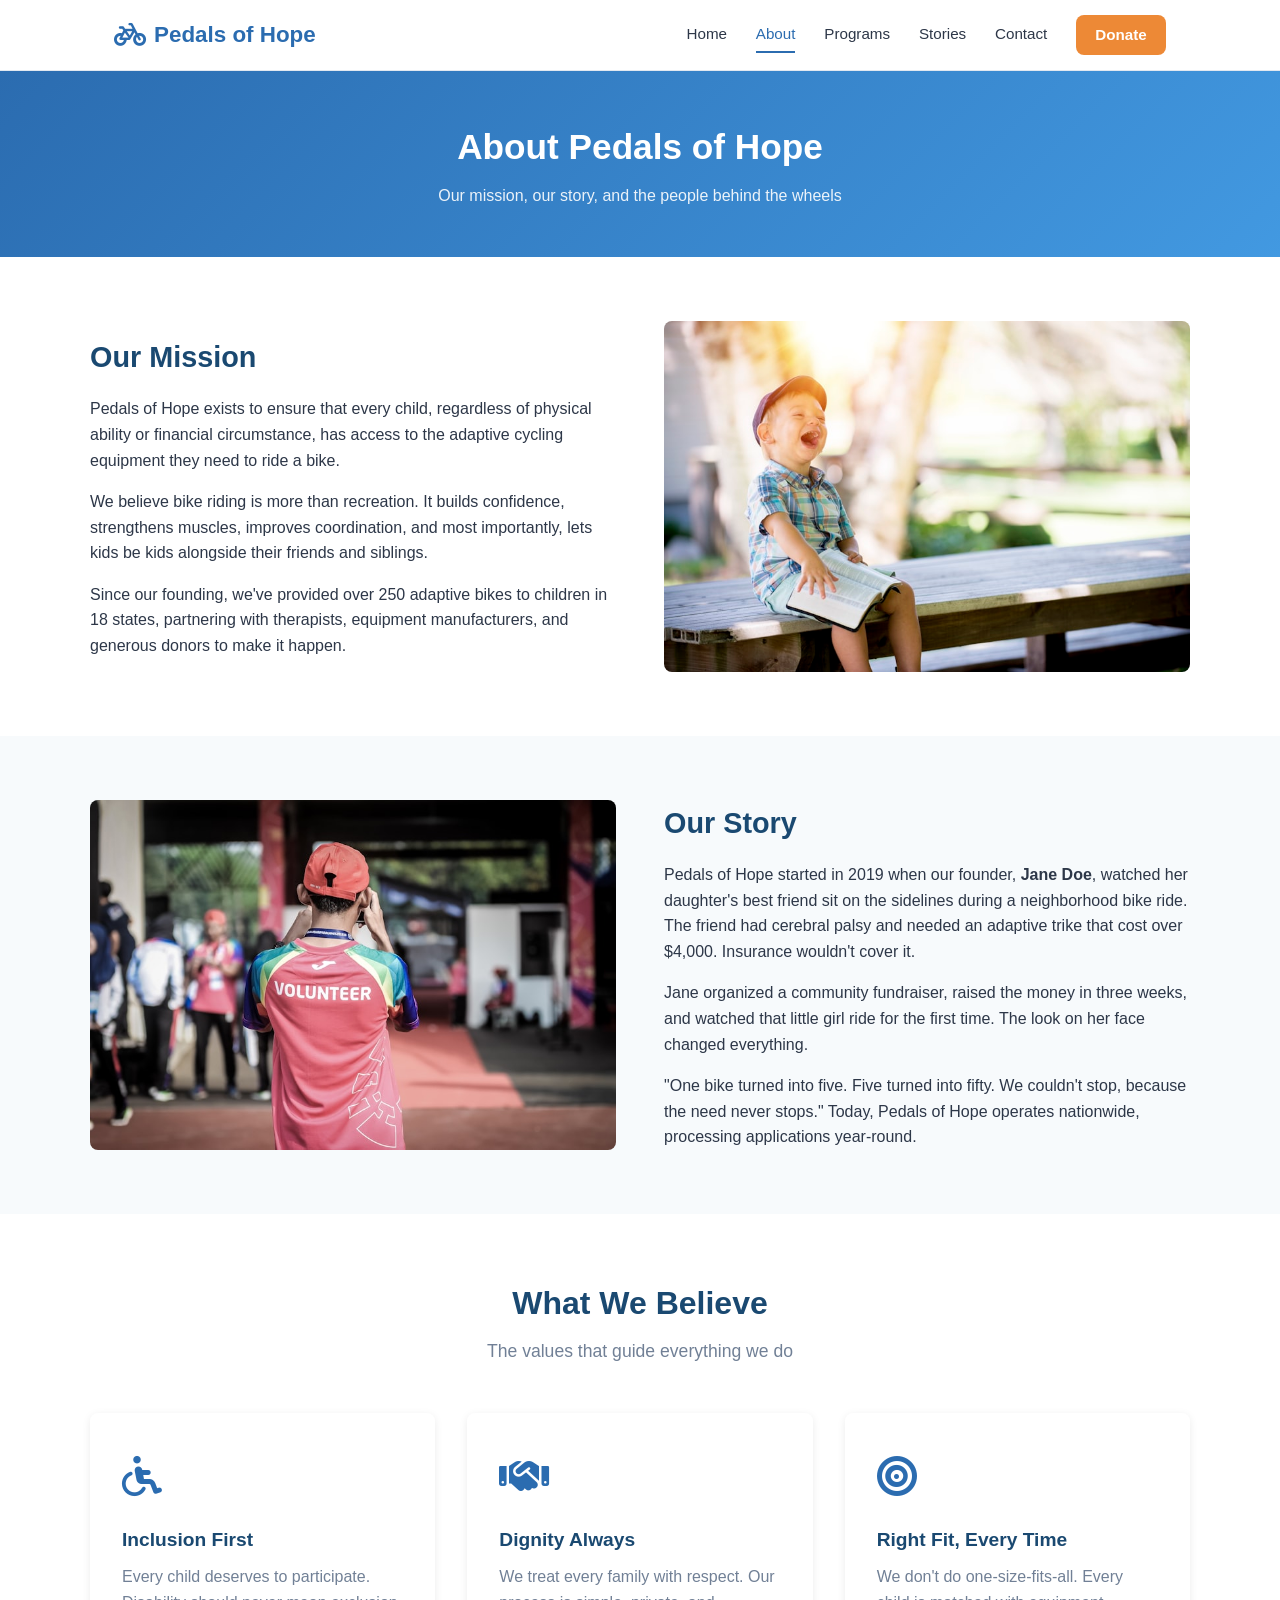
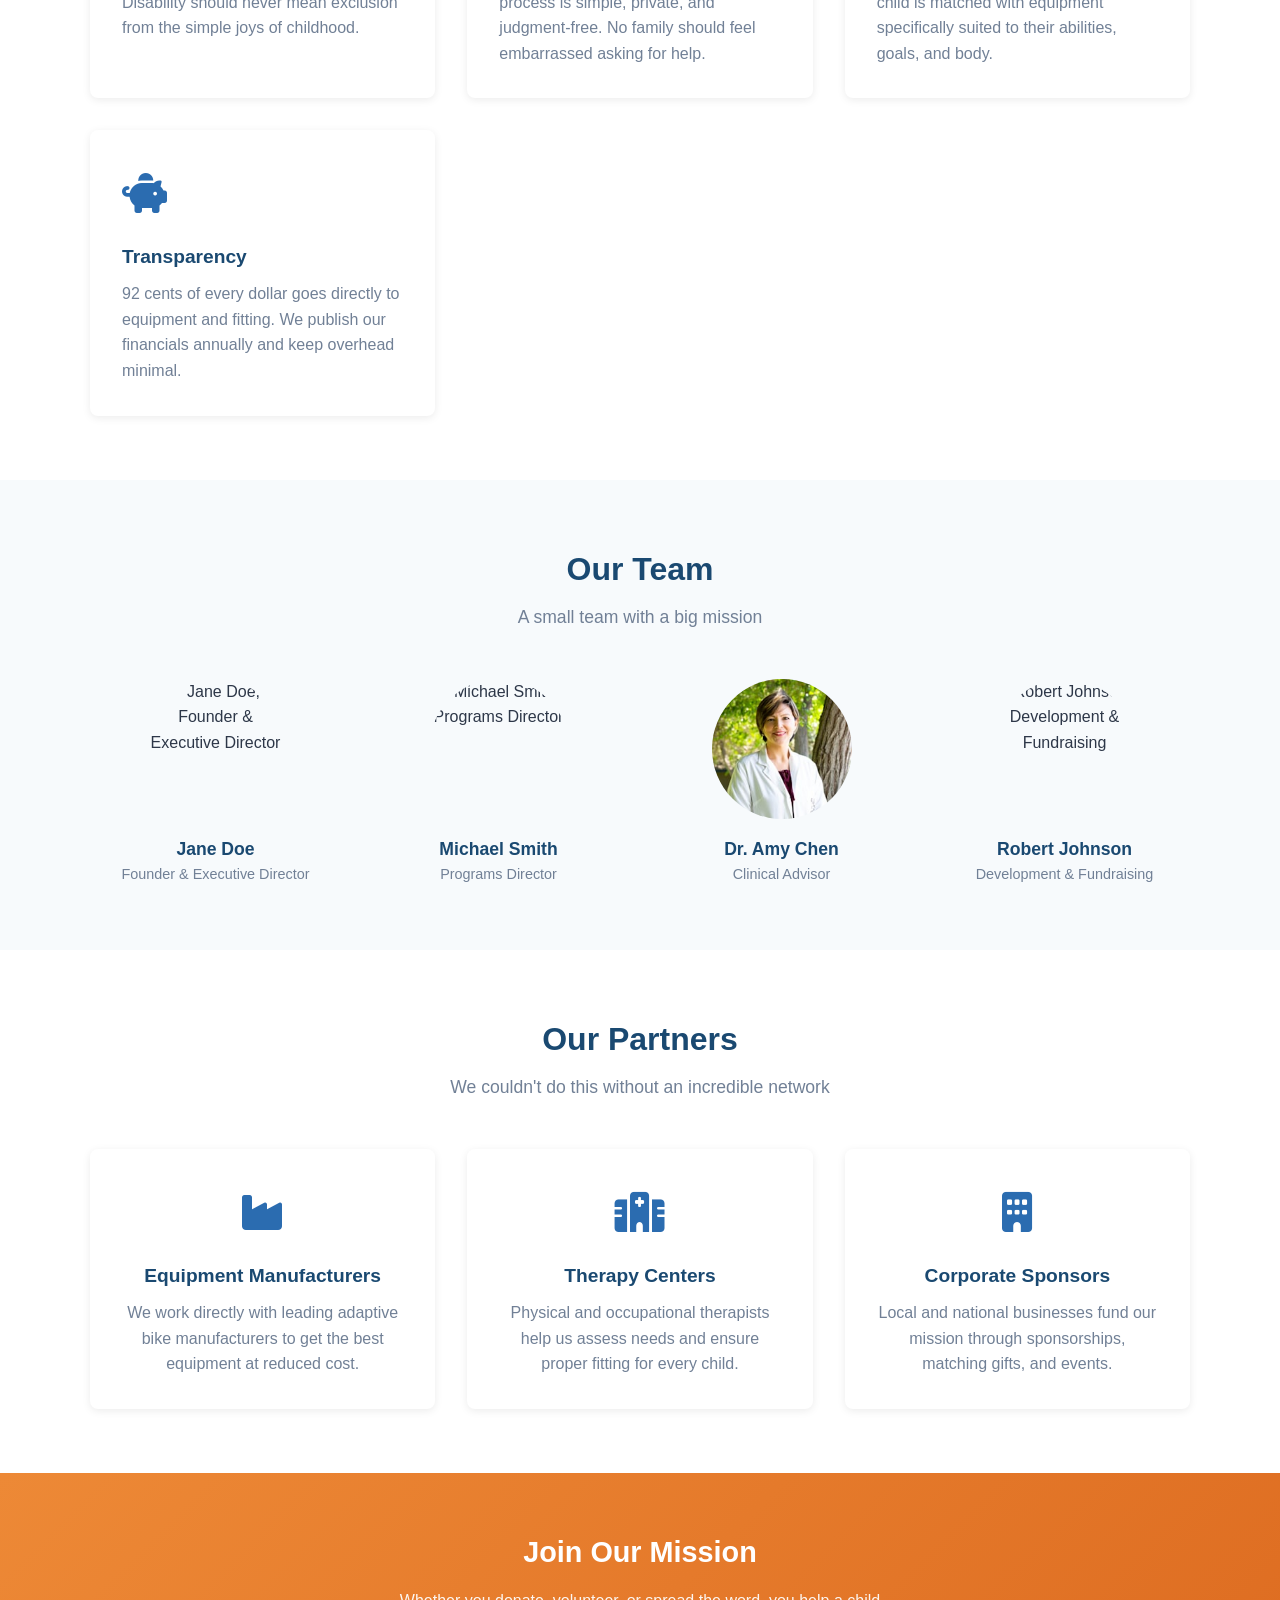
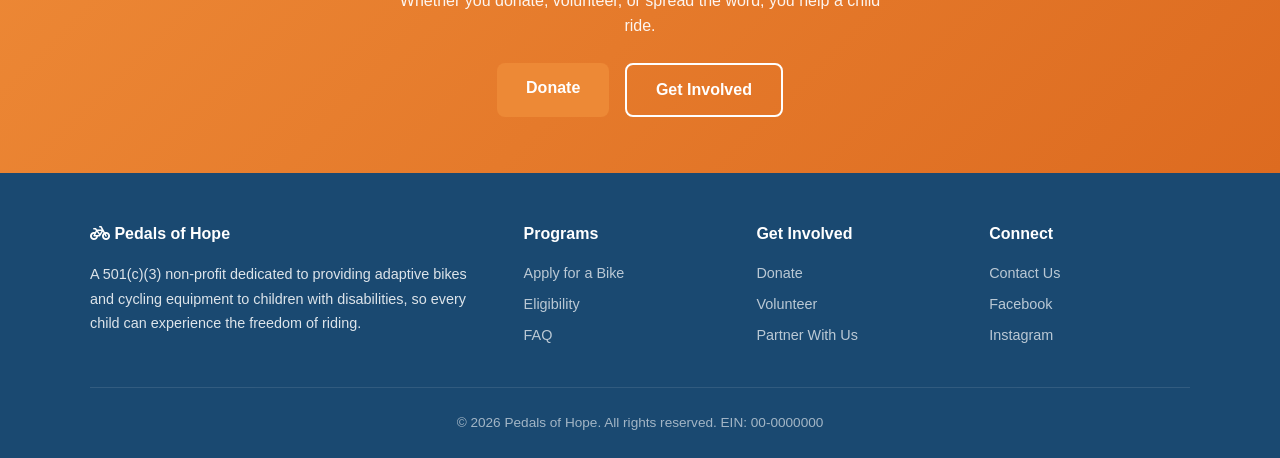
==== about.html @ 04e4efad "Replace emojis with stock photos and Font Awesome icons" ====
<!DOCTYPE html>
<html lang="en">
<head>
  <meta charset="UTF-8">
  <meta name="viewport" content="width=device-width, initial-scale=1.0">
  <title>About Us - Pedals of Hope</title>
  <link rel="stylesheet" href="css/style.css">
  <link rel="stylesheet" href="https://cdnjs.cloudflare.com/ajax/libs/font-awesome/6.5.1/css/all.min.css">
</head>
<body>

  <header class="site-header">
    <nav class="nav-container">
      <a href="index.html" class="logo"><span><i class="fa-solid fa-bicycle"></i></span> Pedals of Hope</a>
      <button class="nav-toggle" onclick="document.querySelector('.nav-links').classList.toggle('open')" aria-label="Menu">☰</button>
      <div class="nav-links">
        <a href="index.html">Home</a>
        <a href="about.html" class="active">About</a>
        <a href="programs.html">Programs</a>
        <a href="stories.html">Stories</a>
        <a href="contact.html">Contact</a>
        <a href="donate.html" class="btn-nav">Donate</a>
      </div>
    </nav>
  </header>

  <section class="page-header">
    <h1>About Pedals of Hope</h1>
    <p>Our mission, our story, and the people behind the wheels</p>
  </section>

  <!-- Mission -->
  <section class="section">
    <div class="container">
      <div class="two-col">
        <div>
          <h2 style="font-size:1.8rem; color:var(--primary-dark); margin-bottom:1rem;">Our Mission</h2>
          <p style="margin-bottom:1rem;">Pedals of Hope exists to ensure that every child, regardless of physical ability or financial circumstance, has access to the adaptive cycling equipment they need to ride a bike.</p>
          <p style="margin-bottom:1rem;">We believe bike riding is more than recreation. It builds confidence, strengthens muscles, improves coordination, and most importantly, lets kids be kids alongside their friends and siblings.</p>
          <p>Since our founding, we've provided over 250 adaptive bikes to children in 18 states, partnering with therapists, equipment manufacturers, and generous donors to make it happen.</p>
        </div>
        <img src="images/kids-playing.jpg" alt="Children playing outdoors" class="img-placeholder">
      </div>
    </div>
  </section>

  <!-- Our Story -->
  <section class="section section-alt">
    <div class="container">
      <div class="two-col reverse">
        <div>
          <h2 style="font-size:1.8rem; color:var(--primary-dark); margin-bottom:1rem;">Our Story</h2>
          <p style="margin-bottom:1rem;">Pedals of Hope started in 2019 when our founder, <strong>Jane Doe</strong>, watched her daughter's best friend sit on the sidelines during a neighborhood bike ride. The friend had cerebral palsy and needed an adaptive trike that cost over $4,000. Insurance wouldn't cover it.</p>
          <p style="margin-bottom:1rem;">Jane organized a community fundraiser, raised the money in three weeks, and watched that little girl ride for the first time. The look on her face changed everything.</p>
          <p>"One bike turned into five. Five turned into fifty. We couldn't stop, because the need never stops." Today, Pedals of Hope operates nationwide, processing applications year-round.</p>
        </div>
        <img src="images/community.jpg" alt="Community volunteers working together" class="img-placeholder">
      </div>
    </div>
  </section>

  <!-- Values -->
  <section class="section">
    <div class="container">
      <div class="section-header">
        <h2>What We Believe</h2>
        <p>The values that guide everything we do</p>
      </div>
      <div class="card-grid">
        <div class="card">
          <div class="card-icon"><i class="fa-solid fa-wheelchair"></i></div>
          <h3>Inclusion First</h3>
          <p>Every child deserves to participate. Disability should never mean exclusion from the simple joys of childhood.</p>
        </div>
        <div class="card">
          <div class="card-icon"><i class="fa-solid fa-handshake"></i></div>
          <h3>Dignity Always</h3>
          <p>We treat every family with respect. Our process is simple, private, and judgment-free. No family should feel embarrassed asking for help.</p>
        </div>
        <div class="card">
          <div class="card-icon"><i class="fa-solid fa-bullseye"></i></div>
          <h3>Right Fit, Every Time</h3>
          <p>We don't do one-size-fits-all. Every child is matched with equipment specifically suited to their abilities, goals, and body.</p>
        </div>
        <div class="card">
          <div class="card-icon"><i class="fa-solid fa-piggy-bank"></i></div>
          <h3>Transparency</h3>
          <p>92 cents of every dollar goes directly to equipment and fitting. We publish our financials annually and keep overhead minimal.</p>
        </div>
      </div>
    </div>
  </section>

  <!-- Team -->
  <section class="section section-alt">
    <div class="container">
      <div class="section-header">
        <h2>Our Team</h2>
        <p>A small team with a big mission</p>
      </div>
      <div class="team-grid">
        <div class="team-member">
          <img src="images/team1.jpg" alt="Jane Doe, Founder & Executive Director" class="img-placeholder">
          <h3>Jane Doe</h3>
          <p>Founder & Executive Director</p>
        </div>
        <div class="team-member">
          <img src="images/team2.jpg" alt="Michael Smith, Programs Director" class="img-placeholder">
          <h3>Michael Smith</h3>
          <p>Programs Director</p>
        </div>
        <div class="team-member">
          <img src="images/team3.jpg" alt="Dr. Amy Chen, Clinical Advisor" class="img-placeholder">
          <h3>Dr. Amy Chen</h3>
          <p>Clinical Advisor</p>
        </div>
        <div class="team-member">
          <img src="images/team4.jpg" alt="Robert Johnson, Development & Fundraising" class="img-placeholder">
          <h3>Robert Johnson</h3>
          <p>Development & Fundraising</p>
        </div>
      </div>
    </div>
  </section>

  <!-- Partners -->
  <section class="section">
    <div class="container">
      <div class="section-header">
        <h2>Our Partners</h2>
        <p>We couldn't do this without an incredible network</p>
      </div>
      <div class="card-grid">
        <div class="card" style="text-align:center;">
          <div class="card-icon"><i class="fa-solid fa-industry"></i></div>
          <h3>Equipment Manufacturers</h3>
          <p>We work directly with leading adaptive bike manufacturers to get the best equipment at reduced cost.</p>
        </div>
        <div class="card" style="text-align:center;">
          <div class="card-icon"><i class="fa-solid fa-hospital"></i></div>
          <h3>Therapy Centers</h3>
          <p>Physical and occupational therapists help us assess needs and ensure proper fitting for every child.</p>
        </div>
        <div class="card" style="text-align:center;">
          <div class="card-icon"><i class="fa-solid fa-building"></i></div>
          <h3>Corporate Sponsors</h3>
          <p>Local and national businesses fund our mission through sponsorships, matching gifts, and events.</p>
        </div>
      </div>
    </div>
  </section>

  <!-- CTA -->
  <section class="cta-banner">
    <h2>Join Our Mission</h2>
    <p>Whether you donate, volunteer, or spread the word, you help a child ride.</p>
    <div class="hero-buttons">
      <a href="donate.html" class="btn btn-primary">Donate</a>
      <a href="contact.html" class="btn btn-outline">Get Involved</a>
    </div>
  </section>

  <footer class="site-footer">
    <div class="footer-grid">
      <div class="footer-about">
        <h4><i class="fa-solid fa-bicycle"></i> Pedals of Hope</h4>
        <p>A 501(c)(3) non-profit dedicated to providing adaptive bikes and cycling equipment to children with disabilities, so every child can experience the freedom of riding.</p>
      </div>
      <div>
        <h4>Programs</h4>
        <a href="programs.html">Apply for a Bike</a>
        <a href="programs.html#eligibility">Eligibility</a>
        <a href="programs.html#faq">FAQ</a>
      </div>
      <div>
        <h4>Get Involved</h4>
        <a href="donate.html">Donate</a>
        <a href="contact.html">Volunteer</a>
        <a href="contact.html">Partner With Us</a>
      </div>
      <div>
        <h4>Connect</h4>
        <a href="contact.html">Contact Us</a>
        <a href="#">Facebook</a>
        <a href="#">Instagram</a>
      </div>
    </div>
    <div class="footer-bottom">
      &copy; 2026 Pedals of Hope. All rights reserved. EIN: 00-0000000
    </div>
  </footer>

</body>
</html>
---- css/style.css ----
/* ===== Variables & Reset ===== */
:root {
  --primary: #2b6cb0;
  --primary-dark: #1a4971;
  --primary-light: #ebf4ff;
  --accent: #ed8936;
  --accent-dark: #c05621;
  --text: #2d3748;
  --text-light: #718096;
  --bg: #ffffff;
  --bg-alt: #f7fafc;
  --border: #e2e8f0;
  --radius: 8px;
  --shadow: 0 2px 8px rgba(0,0,0,0.08);
  --shadow-lg: 0 4px 20px rgba(0,0,0,0.12);
  --max-width: 1100px;
  --transition: 0.2s ease;
}

*, *::before, *::after {
  box-sizing: border-box;
  margin: 0;
  padding: 0;
}

html { scroll-behavior: smooth; }

body {
  font-family: -apple-system, BlinkMacSystemFont, 'Segoe UI', Roboto, Oxygen, sans-serif;
  color: var(--text);
  background: var(--bg);
  line-height: 1.6;
  min-height: 100vh;
  display: flex;
  flex-direction: column;
}

a { color: var(--primary); text-decoration: none; transition: color var(--transition); }
a:hover { color: var(--accent); }
img { max-width: 100%; height: auto; display: block; }
ul { list-style: none; }

/* ===== Header / Nav ===== */
.site-header {
  background: var(--bg);
  border-bottom: 1px solid var(--border);
  position: sticky;
  top: 0;
  z-index: 100;
}

.nav-container {
  max-width: var(--max-width);
  margin: 0 auto;
  padding: 0 1.5rem;
  display: flex;
  align-items: center;
  justify-content: space-between;
  height: 70px;
}

.logo {
  font-size: 1.4rem;
  font-weight: 700;
  color: var(--primary);
  display: flex;
  align-items: center;
  gap: 0.5rem;
}

.logo span { font-size: 1.6rem; }

.nav-links {
  display: flex;
  gap: 1.8rem;
  align-items: center;
}

.nav-links a {
  color: var(--text);
  font-weight: 500;
  font-size: 0.95rem;
  padding: 0.3rem 0;
  border-bottom: 2px solid transparent;
  transition: all var(--transition);
}

.nav-links a:hover,
.nav-links a.active {
  color: var(--primary);
  border-bottom-color: var(--primary);
}

.nav-links .btn-nav {
  background: var(--accent);
  color: #fff;
  padding: 0.5rem 1.2rem;
  border-radius: var(--radius);
  border-bottom: none;
  font-weight: 600;
}

.nav-links .btn-nav:hover {
  background: var(--accent-dark);
  color: #fff;
}

/* Mobile nav toggle */
.nav-toggle {
  display: none;
  background: none;
  border: none;
  font-size: 1.5rem;
  cursor: pointer;
  color: var(--text);
}

/* ===== Hero ===== */
.hero {
  background: linear-gradient(135deg, var(--primary) 0%, #4299e1 100%);
  color: #fff;
  padding: 5rem 1.5rem;
  text-align: center;
}

.hero h1 {
  font-size: 2.8rem;
  font-weight: 800;
  margin-bottom: 1rem;
  line-height: 1.2;
}

.hero p {
  font-size: 1.2rem;
  max-width: 600px;
  margin: 0 auto 2rem;
  opacity: 0.92;
}

.hero-buttons {
  display: flex;
  gap: 1rem;
  justify-content: center;
  flex-wrap: wrap;
}

/* ===== Buttons ===== */
.btn {
  display: inline-block;
  padding: 0.75rem 1.8rem;
  border-radius: var(--radius);
  font-weight: 600;
  font-size: 1rem;
  transition: all var(--transition);
  cursor: pointer;
  border: none;
}

.btn-primary {
  background: var(--accent);
  color: #fff;
}

.btn-primary:hover { background: var(--accent-dark); color: #fff; }

.btn-outline {
  background: transparent;
  color: #fff;
  border: 2px solid rgba(255,255,255,0.7);
}

.btn-outline:hover {
  background: rgba(255,255,255,0.15);
  border-color: #fff;
  color: #fff;
}

.btn-secondary {
  background: var(--primary);
  color: #fff;
}

.btn-secondary:hover { background: var(--primary-dark); color: #fff; }

/* ===== Sections ===== */
.section {
  padding: 4rem 1.5rem;
}

.section-alt { background: var(--bg-alt); }

.container {
  max-width: var(--max-width);
  margin: 0 auto;
}

.section-header {
  text-align: center;
  margin-bottom: 3rem;
}

.section-header h2 {
  font-size: 2rem;
  color: var(--primary-dark);
  margin-bottom: 0.5rem;
}

.section-header p {
  color: var(--text-light);
  font-size: 1.1rem;
  max-width: 550px;
  margin: 0 auto;
}

/* ===== Cards Grid ===== */
.card-grid {
  display: grid;
  grid-template-columns: repeat(auto-fit, minmax(280px, 1fr));
  gap: 2rem;
}

.card {
  background: var(--bg);
  border-radius: var(--radius);
  box-shadow: var(--shadow);
  padding: 2rem;
  transition: box-shadow var(--transition), transform var(--transition);
}

.card:hover {
  box-shadow: var(--shadow-lg);
  transform: translateY(-2px);
}

.card-icon {
  font-size: 2.5rem;
  margin-bottom: 1rem;
  color: var(--primary);
}

.card h3 {
  font-size: 1.2rem;
  margin-bottom: 0.5rem;
  color: var(--primary-dark);
}

.card p { color: var(--text-light); }

/* ===== Image placeholder ===== */
.img-placeholder {
  border-radius: var(--radius);
  min-height: 220px;
  object-fit: cover;
  width: 100%;
}

/* ===== Stats Bar ===== */
.stats-bar {
  background: var(--primary-dark);
  color: #fff;
  padding: 3rem 1.5rem;
}

.stats-grid {
  max-width: var(--max-width);
  margin: 0 auto;
  display: grid;
  grid-template-columns: repeat(auto-fit, minmax(160px, 1fr));
  gap: 2rem;
  text-align: center;
}

.stat-number {
  font-size: 2.5rem;
  font-weight: 800;
}

.stat-label {
  font-size: 0.9rem;
  opacity: 0.85;
  margin-top: 0.3rem;
}

/* ===== Two-column layout ===== */
.two-col {
  display: grid;
  grid-template-columns: 1fr 1fr;
  gap: 3rem;
  align-items: center;
}

.two-col.reverse > *:first-child { order: 2; }
.two-col.reverse > *:last-child { order: 1; }

/* ===== Testimonials ===== */
.testimonial {
  background: var(--bg);
  border-radius: var(--radius);
  box-shadow: var(--shadow);
  padding: 2rem;
  border-left: 4px solid var(--accent);
}

.testimonial blockquote {
  font-style: italic;
  font-size: 1.05rem;
  margin-bottom: 1rem;
  color: var(--text);
}

.testimonial cite {
  font-style: normal;
  font-weight: 600;
  color: var(--primary-dark);
}

/* ===== Steps ===== */
.steps {
  counter-reset: step;
}

.step {
  display: flex;
  gap: 1.5rem;
  margin-bottom: 2rem;
  align-items: flex-start;
}

.step-number {
  counter-increment: step;
  flex-shrink: 0;
  width: 50px;
  height: 50px;
  background: var(--primary);
  color: #fff;
  border-radius: 50%;
  display: flex;
  align-items: center;
  justify-content: center;
  font-size: 1.3rem;
  font-weight: 700;
}

.step-content h3 {
  font-size: 1.1rem;
  color: var(--primary-dark);
  margin-bottom: 0.3rem;
}

.step-content p { color: var(--text-light); }

/* ===== Forms ===== */
.form-group {
  margin-bottom: 1.2rem;
}

.form-group label {
  display: block;
  font-weight: 600;
  margin-bottom: 0.3rem;
  font-size: 0.95rem;
}

.form-group input,
.form-group textarea,
.form-group select {
  width: 100%;
  padding: 0.7rem 1rem;
  border: 1px solid var(--border);
  border-radius: var(--radius);
  font-size: 1rem;
  font-family: inherit;
  transition: border-color var(--transition);
}

.form-group input:focus,
.form-group textarea:focus,
.form-group select:focus {
  outline: none;
  border-color: var(--primary);
  box-shadow: 0 0 0 3px rgba(43, 108, 176, 0.1);
}

.form-group textarea { resize: vertical; min-height: 120px; }

.form-card {
  max-width: 600px;
  margin: 0 auto;
  background: var(--bg);
  padding: 2.5rem;
  border-radius: var(--radius);
  box-shadow: var(--shadow-lg);
}

/* ===== FAQ ===== */
.faq-item {
  border-bottom: 1px solid var(--border);
  padding: 1.2rem 0;
}

.faq-item summary {
  font-weight: 600;
  cursor: pointer;
  font-size: 1.05rem;
  color: var(--primary-dark);
}

.faq-item p {
  margin-top: 0.5rem;
  color: var(--text-light);
}

/* ===== Team Grid ===== */
.team-grid {
  display: grid;
  grid-template-columns: repeat(auto-fit, minmax(200px, 1fr));
  gap: 2rem;
  text-align: center;
}

.team-member .img-placeholder {
  width: 140px;
  height: 140px;
  border-radius: 50%;
  margin: 0 auto 1rem;
  min-height: auto;
  object-fit: cover;
}

.team-member h3 { font-size: 1.1rem; color: var(--primary-dark); }
.team-member p { color: var(--text-light); font-size: 0.9rem; }

/* ===== Donate tiers ===== */
.tier-grid {
  display: grid;
  grid-template-columns: repeat(auto-fit, minmax(240px, 1fr));
  gap: 2rem;
}

.tier {
  background: var(--bg);
  border: 2px solid var(--border);
  border-radius: var(--radius);
  padding: 2rem;
  text-align: center;
  transition: all var(--transition);
}

.tier:hover {
  border-color: var(--primary);
  box-shadow: var(--shadow-lg);
}

.tier.featured {
  border-color: var(--accent);
  position: relative;
}

.tier.featured::before {
  content: 'Most Popular';
  position: absolute;
  top: -12px;
  left: 50%;
  transform: translateX(-50%);
  background: var(--accent);
  color: #fff;
  padding: 0.2rem 1rem;
  border-radius: 20px;
  font-size: 0.8rem;
  font-weight: 600;
}

.tier-amount {
  font-size: 2.2rem;
  font-weight: 800;
  color: var(--primary);
  margin: 0.5rem 0;
}

.tier h3 { margin-bottom: 0.5rem; }

.tier p {
  color: var(--text-light);
  margin-bottom: 1.5rem;
  font-size: 0.95rem;
}

/* ===== Stories / Gallery ===== */
.story-card {
  background: var(--bg);
  border-radius: var(--radius);
  box-shadow: var(--shadow);
  overflow: hidden;
}

.story-card .img-placeholder { min-height: 200px; border-radius: 0; }

.story-card-body {
  padding: 1.5rem;
}

.story-card h3 {
  font-size: 1.15rem;
  color: var(--primary-dark);
  margin-bottom: 0.5rem;
}

.story-card p { color: var(--text-light); font-size: 0.95rem; }

.story-tag {
  display: inline-block;
  background: var(--primary-light);
  color: var(--primary);
  padding: 0.2rem 0.6rem;
  border-radius: 20px;
  font-size: 0.8rem;
  font-weight: 600;
  margin-top: 0.8rem;
}

/* ===== Footer ===== */
.site-footer {
  background: var(--primary-dark);
  color: rgba(255,255,255,0.85);
  padding: 3rem 1.5rem 1.5rem;
  margin-top: auto;
}

.footer-grid {
  max-width: var(--max-width);
  margin: 0 auto;
  display: grid;
  grid-template-columns: 2fr 1fr 1fr 1fr;
  gap: 2rem;
}

.footer-grid h4 {
  color: #fff;
  margin-bottom: 1rem;
  font-size: 1rem;
}

.footer-grid a {
  color: rgba(255,255,255,0.7);
  display: block;
  margin-bottom: 0.5rem;
  font-size: 0.9rem;
}

.footer-grid a:hover { color: #fff; }

.footer-about p {
  font-size: 0.9rem;
  line-height: 1.7;
}

.footer-bottom {
  max-width: var(--max-width);
  margin: 2rem auto 0;
  padding-top: 1.5rem;
  border-top: 1px solid rgba(255,255,255,0.15);
  text-align: center;
  font-size: 0.85rem;
  opacity: 0.7;
}

/* ===== CTA Banner ===== */
.cta-banner {
  background: linear-gradient(135deg, var(--accent) 0%, #dd6b20 100%);
  color: #fff;
  padding: 3.5rem 1.5rem;
  text-align: center;
}

.cta-banner h2 {
  font-size: 1.8rem;
  margin-bottom: 0.8rem;
}

.cta-banner p {
  max-width: 500px;
  margin: 0 auto 1.5rem;
  opacity: 0.93;
}

.cta-banner .btn-outline { border-color: #fff; }
.cta-banner .btn-outline:hover { background: rgba(255,255,255,0.2); }

/* ===== Page Header (inner pages) ===== */
.page-header {
  background: linear-gradient(135deg, var(--primary) 0%, #4299e1 100%);
  color: #fff;
  padding: 3rem 1.5rem;
  text-align: center;
}

.page-header h1 {
  font-size: 2.2rem;
  font-weight: 800;
}

.page-header p {
  margin-top: 0.5rem;
  opacity: 0.9;
  max-width: 500px;
  margin-left: auto;
  margin-right: auto;
}

/* ===== Responsive ===== */
@media (max-width: 768px) {
  .nav-toggle { display: block; }

  .nav-links {
    display: none;
    position: absolute;
    top: 70px;
    left: 0;
    right: 0;
    background: var(--bg);
    flex-direction: column;
    padding: 1rem 1.5rem;
    border-bottom: 1px solid var(--border);
    gap: 0.5rem;
    box-shadow: var(--shadow);
  }

  .nav-links.open { display: flex; }

  .nav-links a {
    padding: 0.6rem 0;
    border-bottom: none;
  }

  .hero h1 { font-size: 2rem; }
  .hero { padding: 3rem 1.5rem; }

  .two-col {
    grid-template-columns: 1fr;
    gap: 2rem;
  }

  .two-col.reverse > *:first-child { order: 0; }
  .two-col.reverse > *:last-child { order: 0; }

  .footer-grid {
    grid-template-columns: 1fr;
    gap: 1.5rem;
  }

  .page-header h1 { font-size: 1.8rem; }
}
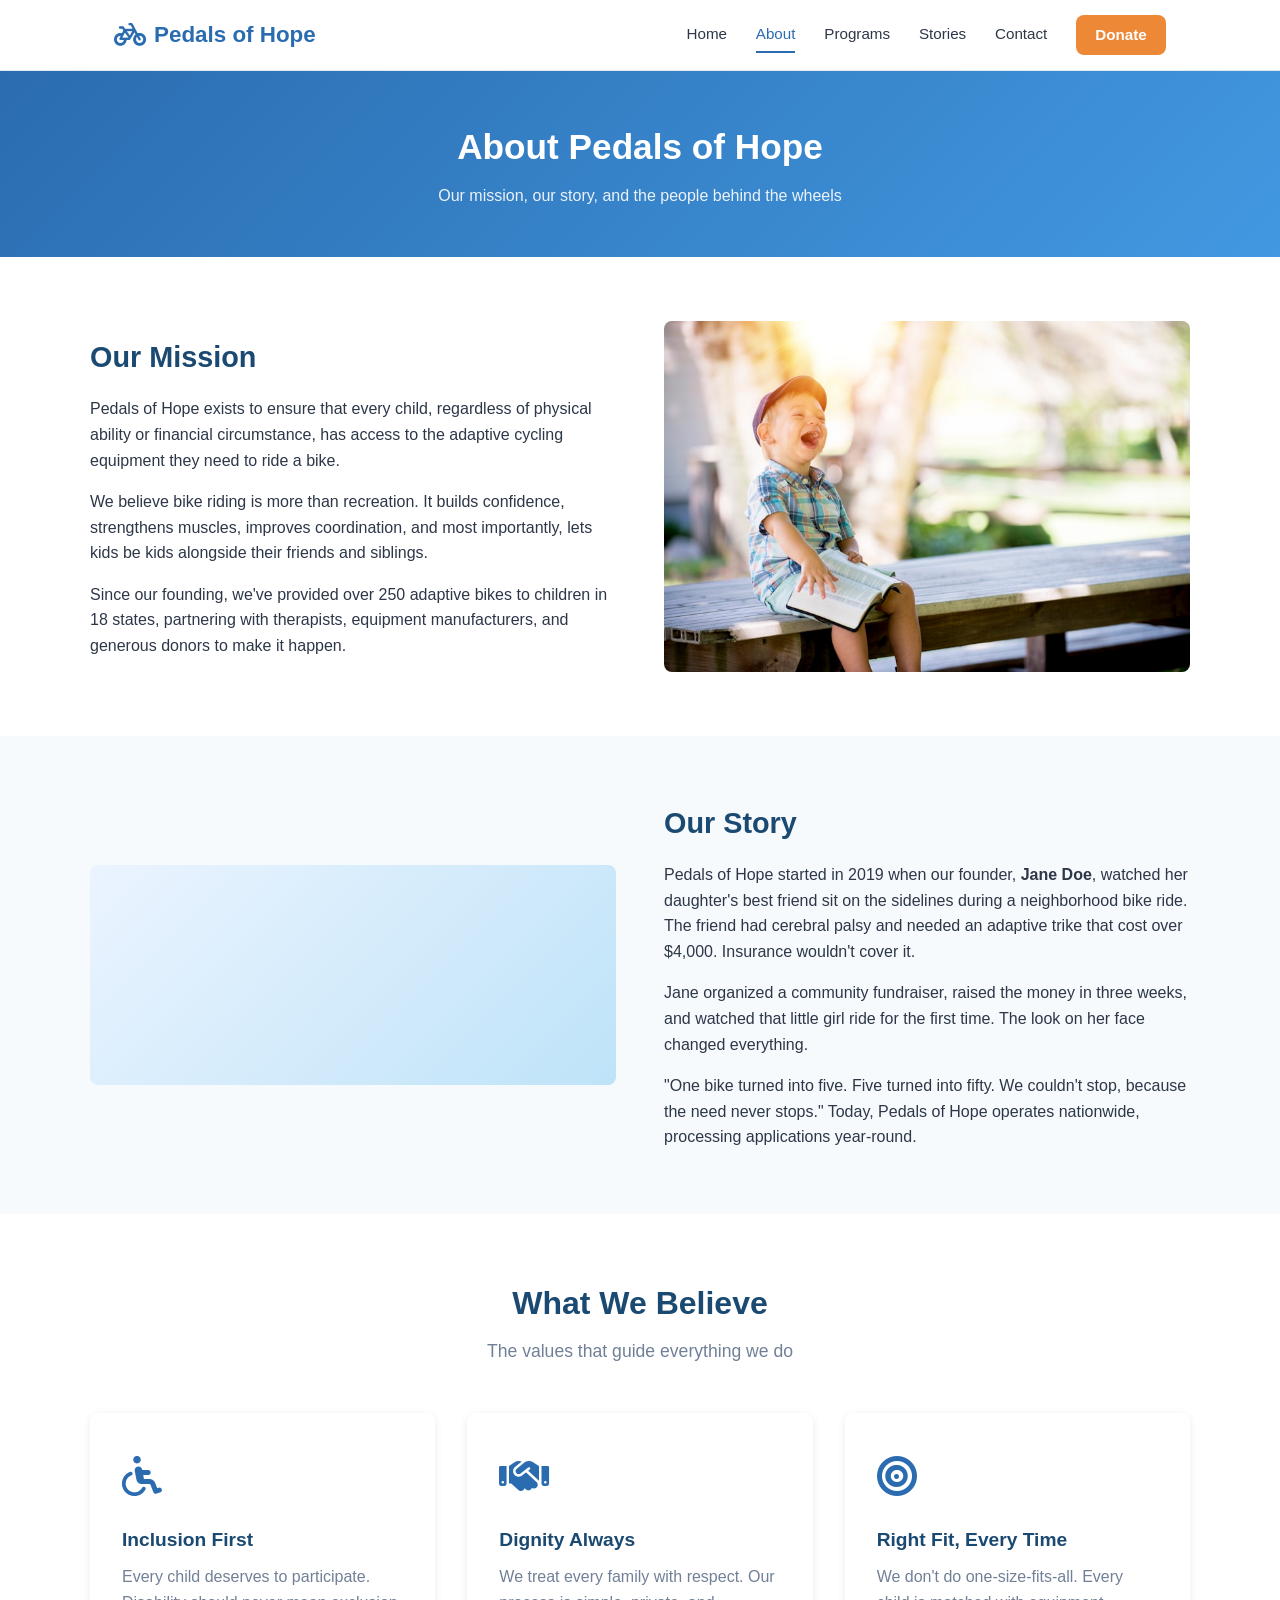
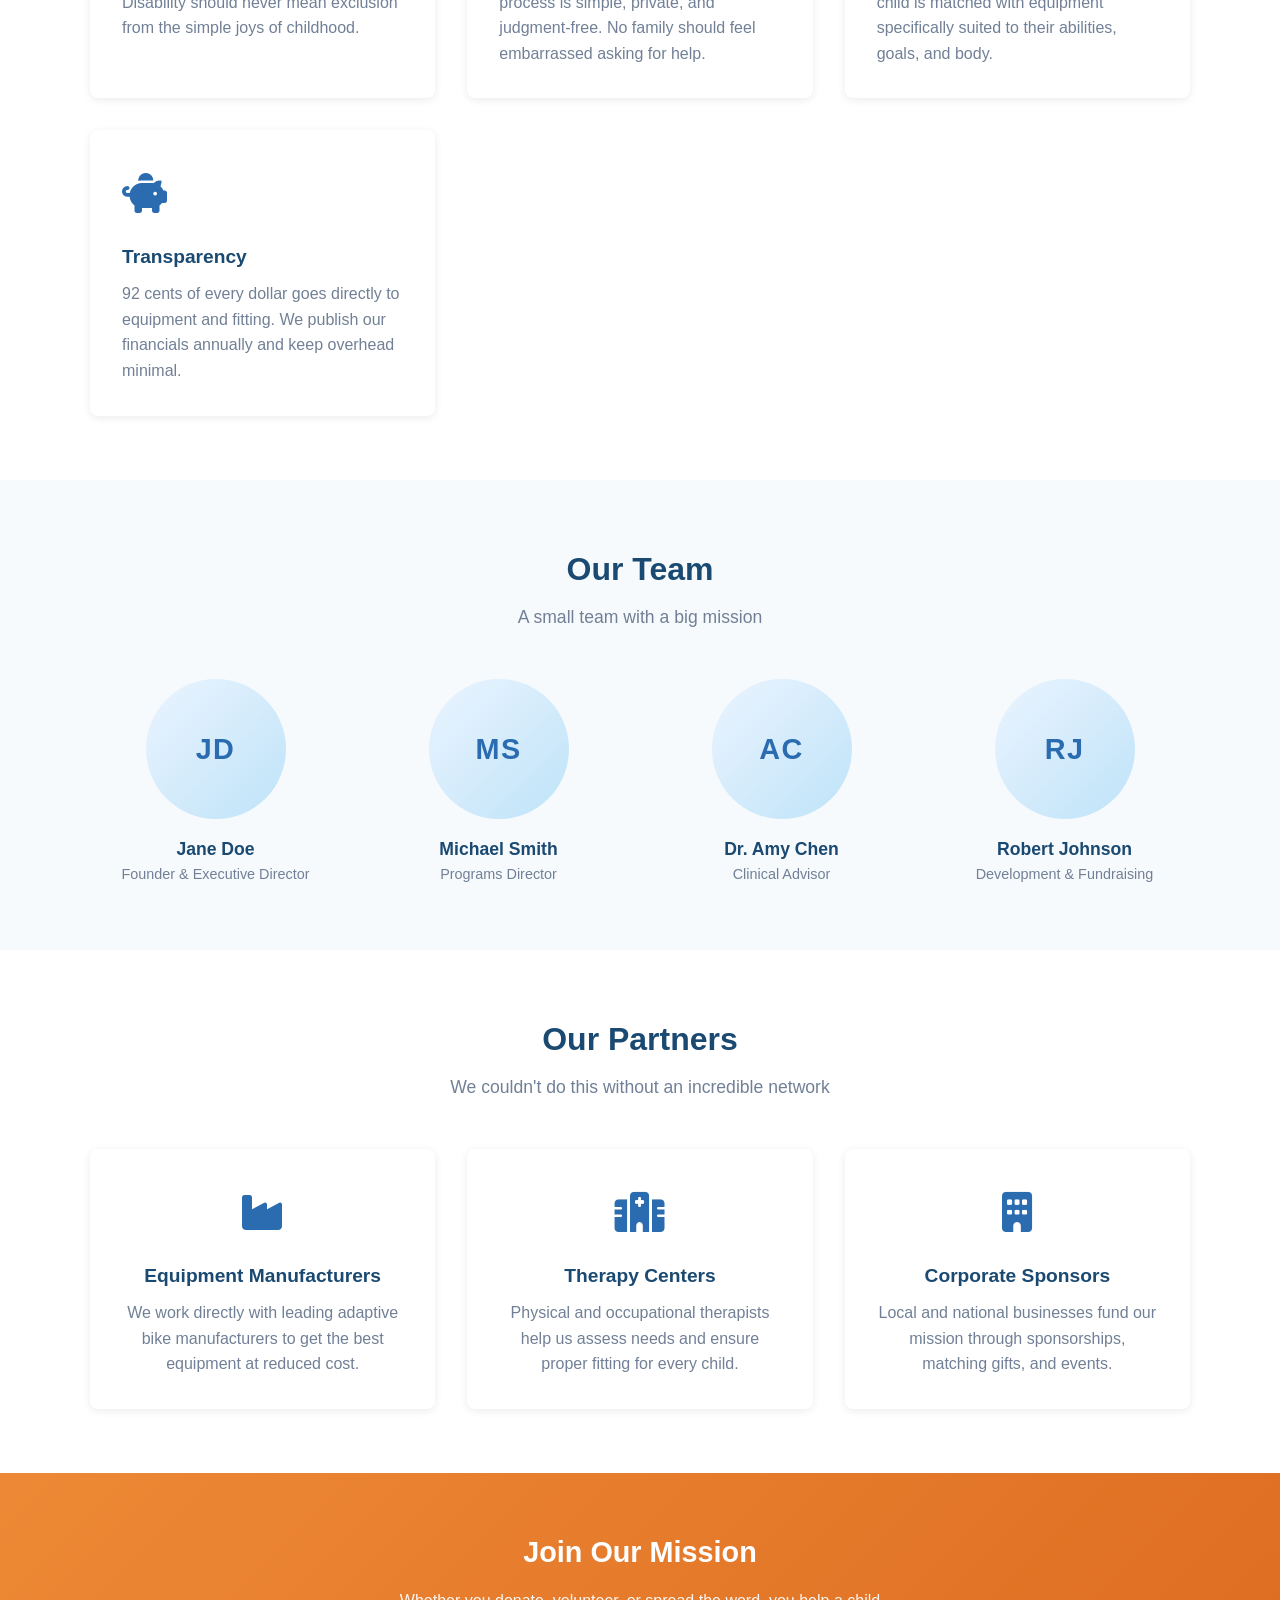
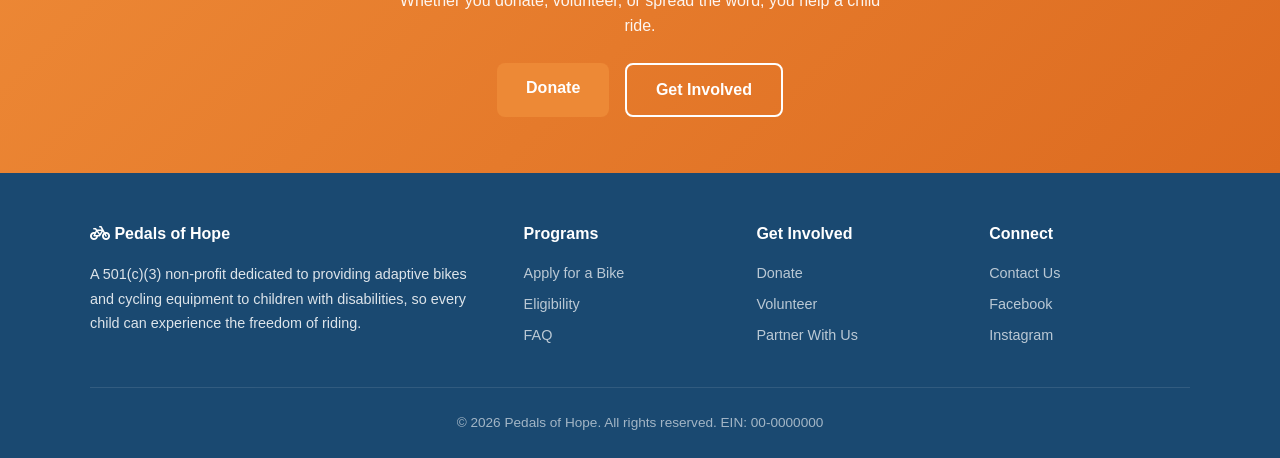
==== commit 71503a3f: "Trim to 4 stock images, clean placeholders for the rest" ====
--- a/about.html
+++ b/about.html
@@ -54,7 +54,7 @@
           <p style="margin-bottom:1rem;">Jane organized a community fundraiser, raised the money in three weeks, and watched that little girl ride for the first time. The look on her face changed everything.</p>
           <p>"One bike turned into five. Five turned into fifty. We couldn't stop, because the need never stops." Today, Pedals of Hope operates nationwide, processing applications year-round.</p>
         </div>
-        <img src="images/community.jpg" alt="Community volunteers working together" class="img-placeholder">
+        <div class="img-placeholder"></div>
       </div>
     </div>
   </section>
@@ -100,22 +100,22 @@
       </div>
       <div class="team-grid">
         <div class="team-member">
-          <img src="images/team1.jpg" alt="Jane Doe, Founder & Executive Director" class="img-placeholder">
+          <div class="img-placeholder team-initials">JD</div>
           <h3>Jane Doe</h3>
           <p>Founder & Executive Director</p>
         </div>
         <div class="team-member">
-          <img src="images/team2.jpg" alt="Michael Smith, Programs Director" class="img-placeholder">
+          <div class="img-placeholder team-initials">MS</div>
           <h3>Michael Smith</h3>
           <p>Programs Director</p>
         </div>
         <div class="team-member">
-          <img src="images/team3.jpg" alt="Dr. Amy Chen, Clinical Advisor" class="img-placeholder">
+          <div class="img-placeholder team-initials">AC</div>
           <h3>Dr. Amy Chen</h3>
           <p>Clinical Advisor</p>
         </div>
         <div class="team-member">
-          <img src="images/team4.jpg" alt="Robert Johnson, Development & Fundraising" class="img-placeholder">
+          <div class="img-placeholder team-initials">RJ</div>
           <h3>Robert Johnson</h3>
           <p>Development & Fundraising</p>
         </div>
--- a/css/style.css
+++ b/css/style.css
@@ -254,6 +254,20 @@
   width: 100%;
 }
 
+div.img-placeholder {
+  background: linear-gradient(135deg, var(--primary-light), #bee3f8);
+  display: flex;
+  align-items: center;
+  justify-content: center;
+}
+
+.team-initials {
+  font-size: 1.8rem;
+  font-weight: 700;
+  color: var(--primary);
+  letter-spacing: 0.05em;
+}
+
 /* ===== Stats Bar ===== */
 .stats-bar {
   background: var(--primary-dark);
@@ -425,6 +439,13 @@
   margin: 0 auto 1rem;
   min-height: auto;
   object-fit: cover;
+}
+
+.team-member div.img-placeholder {
+  display: flex;
+  align-items: center;
+  justify-content: center;
+  background: linear-gradient(135deg, var(--primary-light), #bee3f8);
 }
 
 .team-member h3 { font-size: 1.1rem; color: var(--primary-dark); }
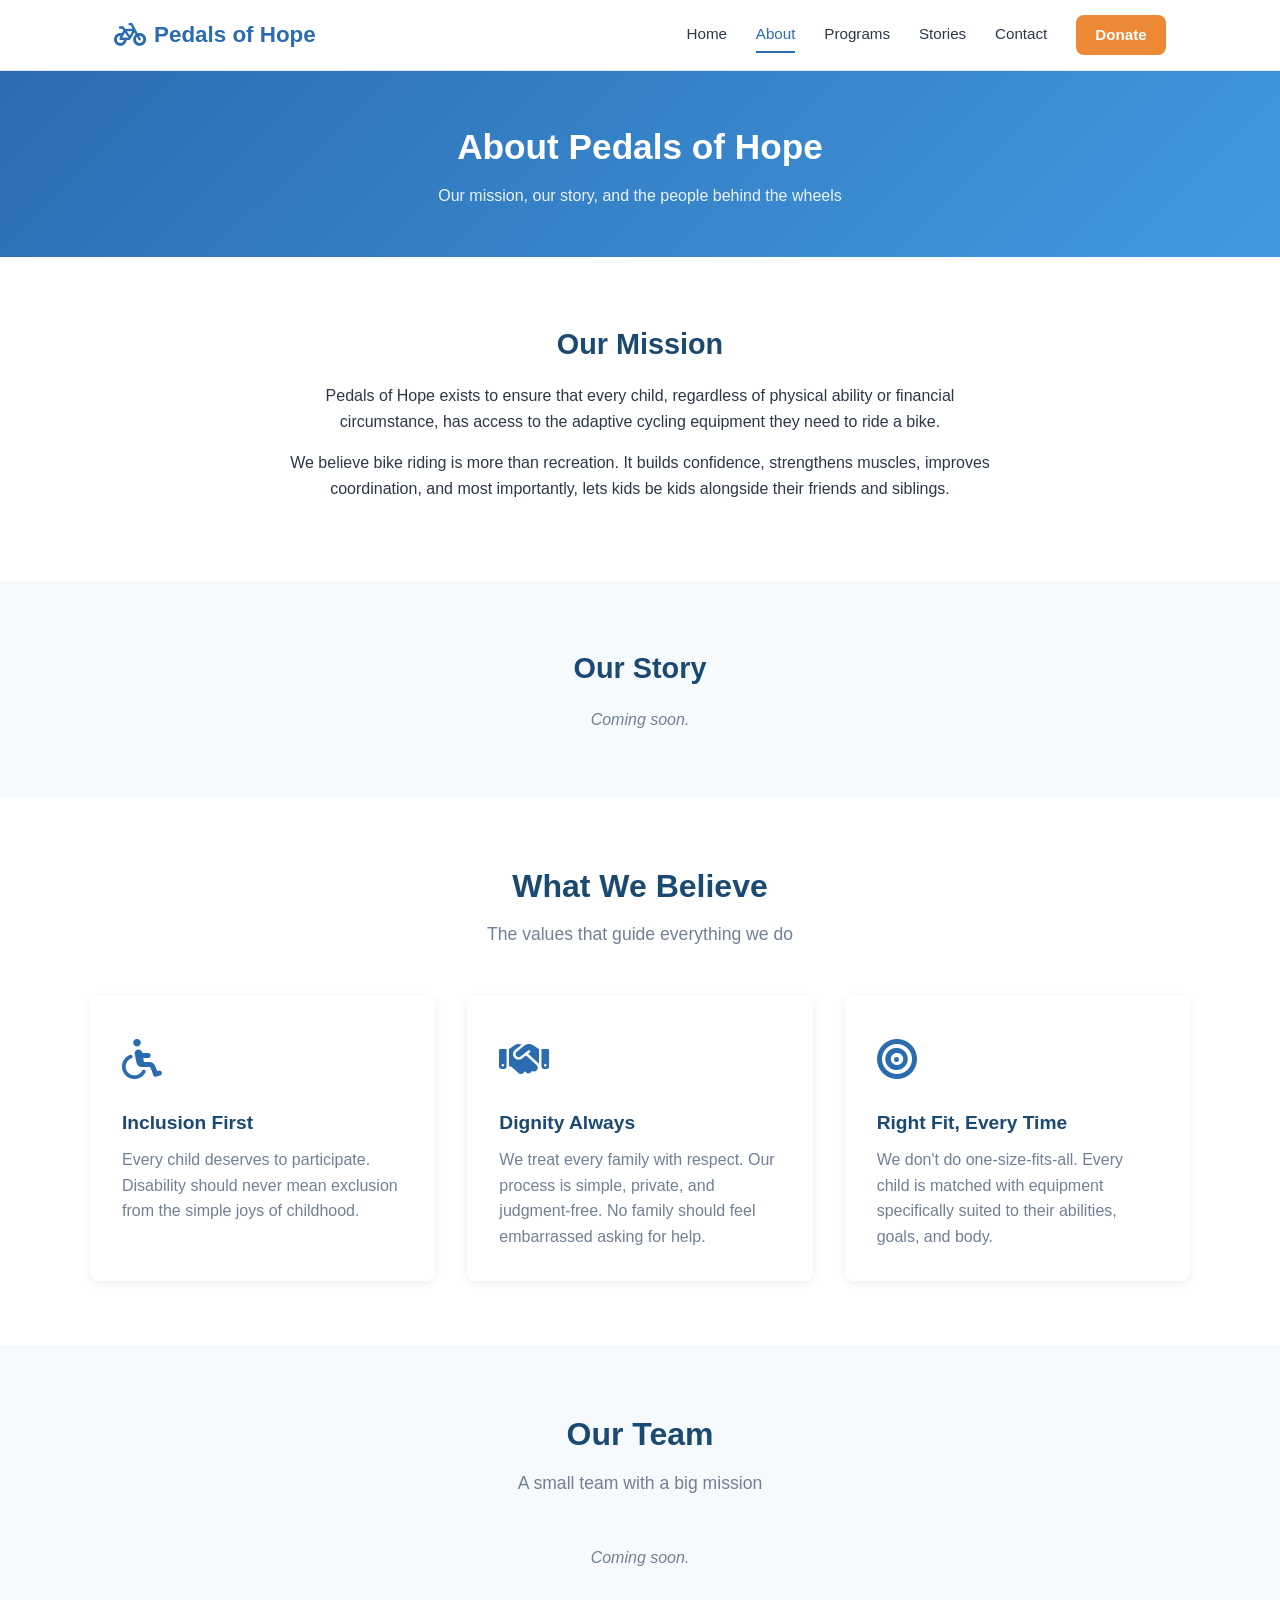
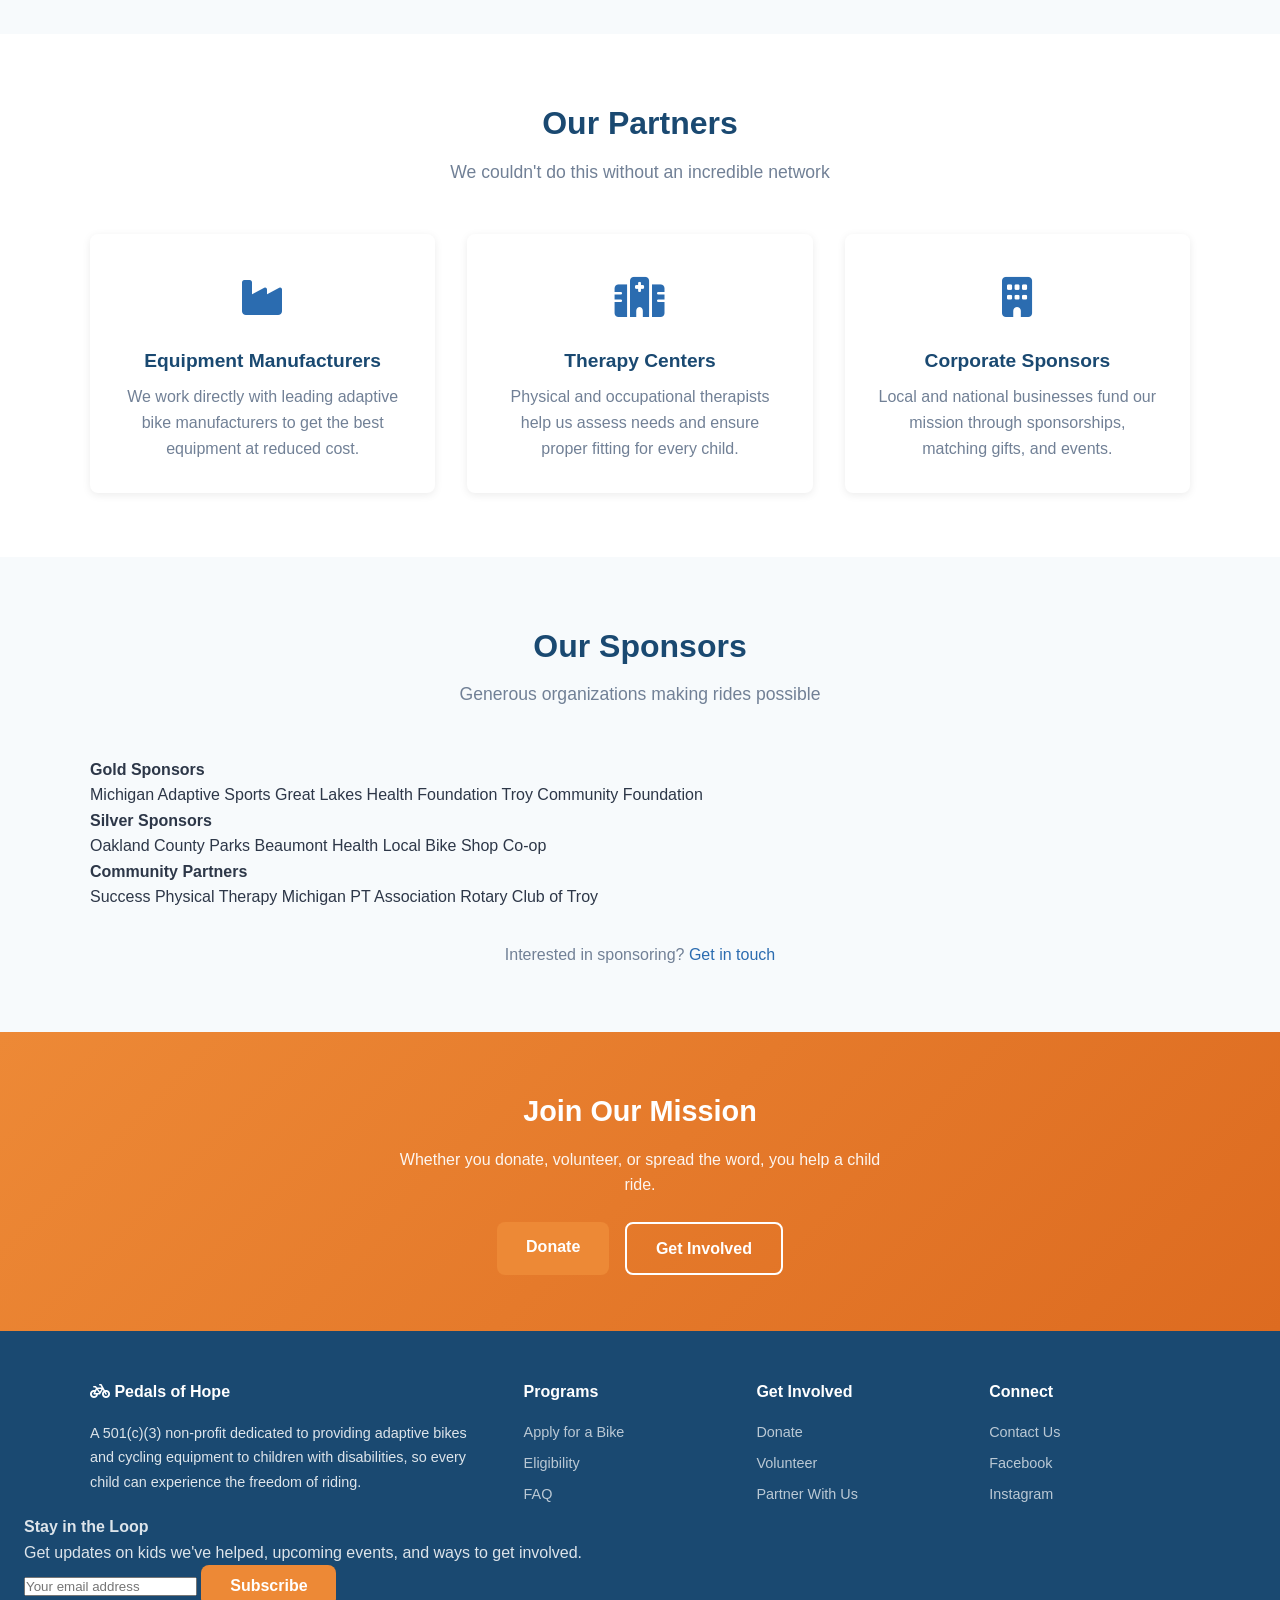
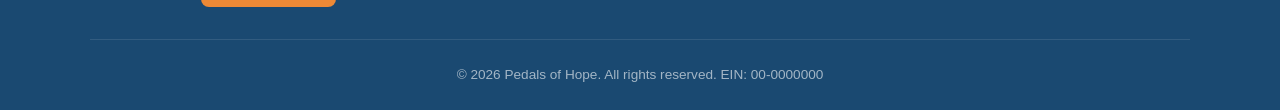
==== commit f853162c: "Remove placeholder stats/stories, update content per review - Home: removed fake stats bar and press" ====
--- a/about.html
+++ b/about.html
@@ -4,6 +4,9 @@
   <meta charset="UTF-8">
   <meta name="viewport" content="width=device-width, initial-scale=1.0">
   <title>About Us - Pedals of Hope</title>
+  <link rel="preconnect" href="https://fonts.googleapis.com">
+  <link rel="preconnect" href="https://fonts.gstatic.com" crossorigin>
+  <link href="https://fonts.googleapis.com/css2?family=Inter:wght@400;500;600;700;800&display=swap" rel="stylesheet">
   <link rel="stylesheet" href="css/style.css">
   <link rel="stylesheet" href="https://cdnjs.cloudflare.com/ajax/libs/font-awesome/6.5.1/css/all.min.css">
 </head>
@@ -32,14 +35,11 @@
   <!-- Mission -->
   <section class="section">
     <div class="container">
-      <div class="two-col">
-        <div>
-          <h2 style="font-size:1.8rem; color:var(--primary-dark); margin-bottom:1rem;">Our Mission</h2>
-          <p style="margin-bottom:1rem;">Pedals of Hope exists to ensure that every child, regardless of physical ability or financial circumstance, has access to the adaptive cycling equipment they need to ride a bike.</p>
-          <p style="margin-bottom:1rem;">We believe bike riding is more than recreation. It builds confidence, strengthens muscles, improves coordination, and most importantly, lets kids be kids alongside their friends and siblings.</p>
-          <p>Since our founding, we've provided over 250 adaptive bikes to children in 18 states, partnering with therapists, equipment manufacturers, and generous donors to make it happen.</p>
-        </div>
-        <img src="images/kids-playing.jpg" alt="Children playing outdoors" class="img-placeholder">
+      <div style="max-width:700px; margin:0 auto; text-align:center;">
+        <h2 style="font-size:1.8rem; color:var(--primary-dark); margin-bottom:1rem;">Our Mission</h2>
+        <p style="margin-bottom:1rem;">Pedals of Hope exists to ensure that every child, regardless of physical ability or financial circumstance, has access to the adaptive cycling equipment they need to ride a bike.</p>
+        <p style="margin-bottom:1rem;">We believe bike riding is more than recreation. It builds confidence, strengthens muscles, improves coordination, and most importantly, lets kids be kids alongside their friends and siblings.</p>
+
       </div>
     </div>
   </section>
@@ -47,14 +47,9 @@
   <!-- Our Story -->
   <section class="section section-alt">
     <div class="container">
-      <div class="two-col reverse">
-        <div>
-          <h2 style="font-size:1.8rem; color:var(--primary-dark); margin-bottom:1rem;">Our Story</h2>
-          <p style="margin-bottom:1rem;">Pedals of Hope started in 2019 when our founder, <strong>Jane Doe</strong>, watched her daughter's best friend sit on the sidelines during a neighborhood bike ride. The friend had cerebral palsy and needed an adaptive trike that cost over $4,000. Insurance wouldn't cover it.</p>
-          <p style="margin-bottom:1rem;">Jane organized a community fundraiser, raised the money in three weeks, and watched that little girl ride for the first time. The look on her face changed everything.</p>
-          <p>"One bike turned into five. Five turned into fifty. We couldn't stop, because the need never stops." Today, Pedals of Hope operates nationwide, processing applications year-round.</p>
-        </div>
-        <div class="img-placeholder"></div>
+      <div style="max-width:700px; margin:0 auto; text-align:center;">
+        <h2 style="font-size:1.8rem; color:var(--primary-dark); margin-bottom:1rem;">Our Story</h2>
+        <p style="color:var(--text-light); font-style:italic;">Coming soon.</p>
       </div>
     </div>
   </section>
@@ -82,11 +77,7 @@
           <h3>Right Fit, Every Time</h3>
           <p>We don't do one-size-fits-all. Every child is matched with equipment specifically suited to their abilities, goals, and body.</p>
         </div>
-        <div class="card">
-          <div class="card-icon"><i class="fa-solid fa-piggy-bank"></i></div>
-          <h3>Transparency</h3>
-          <p>92 cents of every dollar goes directly to equipment and fitting. We publish our financials annually and keep overhead minimal.</p>
-        </div>
+
       </div>
     </div>
   </section>
@@ -98,28 +89,7 @@
         <h2>Our Team</h2>
         <p>A small team with a big mission</p>
       </div>
-      <div class="team-grid">
-        <div class="team-member">
-          <div class="img-placeholder team-initials">JD</div>
-          <h3>Jane Doe</h3>
-          <p>Founder & Executive Director</p>
-        </div>
-        <div class="team-member">
-          <div class="img-placeholder team-initials">MS</div>
-          <h3>Michael Smith</h3>
-          <p>Programs Director</p>
-        </div>
-        <div class="team-member">
-          <div class="img-placeholder team-initials">AC</div>
-          <h3>Dr. Amy Chen</h3>
-          <p>Clinical Advisor</p>
-        </div>
-        <div class="team-member">
-          <div class="img-placeholder team-initials">RJ</div>
-          <h3>Robert Johnson</h3>
-          <p>Development & Fundraising</p>
-        </div>
-      </div>
+      <p style="text-align:center; color:var(--text-light); font-style:italic;">Coming soon.</p>
     </div>
   </section>
 
@@ -147,6 +117,45 @@
           <p>Local and national businesses fund our mission through sponsorships, matching gifts, and events.</p>
         </div>
       </div>
+    </div>
+  </section>
+
+  <!-- Sponsors -->
+  <section class="section section-alt">
+    <div class="container">
+      <div class="section-header">
+        <h2>Our Sponsors</h2>
+        <p>Generous organizations making rides possible</p>
+      </div>
+      <div class="sponsor-grid">
+        <div class="sponsor-tier">
+          <h4>Gold Sponsors</h4>
+          <div class="sponsor-names">
+            <span>Michigan Adaptive Sports</span>
+            <span>Great Lakes Health Foundation</span>
+            <span>Troy Community Foundation</span>
+          </div>
+        </div>
+        <div class="sponsor-tier">
+          <h4>Silver Sponsors</h4>
+          <div class="sponsor-names">
+            <span>Oakland County Parks</span>
+            <span>Beaumont Health</span>
+            <span>Local Bike Shop Co-op</span>
+          </div>
+        </div>
+        <div class="sponsor-tier">
+          <h4>Community Partners</h4>
+          <div class="sponsor-names">
+            <span>Success Physical Therapy</span>
+            <span>Michigan PT Association</span>
+            <span>Rotary Club of Troy</span>
+          </div>
+        </div>
+      </div>
+      <p style="text-align:center; margin-top:2rem; color:var(--text-light);">
+        Interested in sponsoring? <a href="contact.html">Get in touch</a>
+      </p>
     </div>
   </section>
 
@@ -185,10 +194,28 @@
         <a href="#">Instagram</a>
       </div>
     </div>
+    <div class="footer-newsletter">
+      <h4>Stay in the Loop</h4>
+      <p>Get updates on kids we've helped, upcoming events, and ways to get involved.</p>
+      <form class="newsletter-form" action="#" method="post">
+        <input type="email" placeholder="Your email address" required>
+        <button type="submit" class="btn btn-primary">Subscribe</button>
+      </form>
+    </div>
     <div class="footer-bottom">
       &copy; 2026 Pedals of Hope. All rights reserved. EIN: 00-0000000
     </div>
   </footer>
 
+  <script>
+    const observer = new IntersectionObserver((entries) => {
+      entries.forEach(entry => {
+        if (entry.isIntersecting) { entry.target.classList.add('visible'); observer.unobserve(entry.target); }
+      });
+    }, { threshold: 0.1 });
+    document.querySelectorAll('.section, .stats-bar, .cta-banner, .card, .testimonial, .tier, .step, .story-card, .impact-item, .event-item, .sponsor-tier, .team-member').forEach(el => {
+      el.classList.add('animate-on-scroll'); observer.observe(el);
+    });
+  </script>
 </body>
 </html>
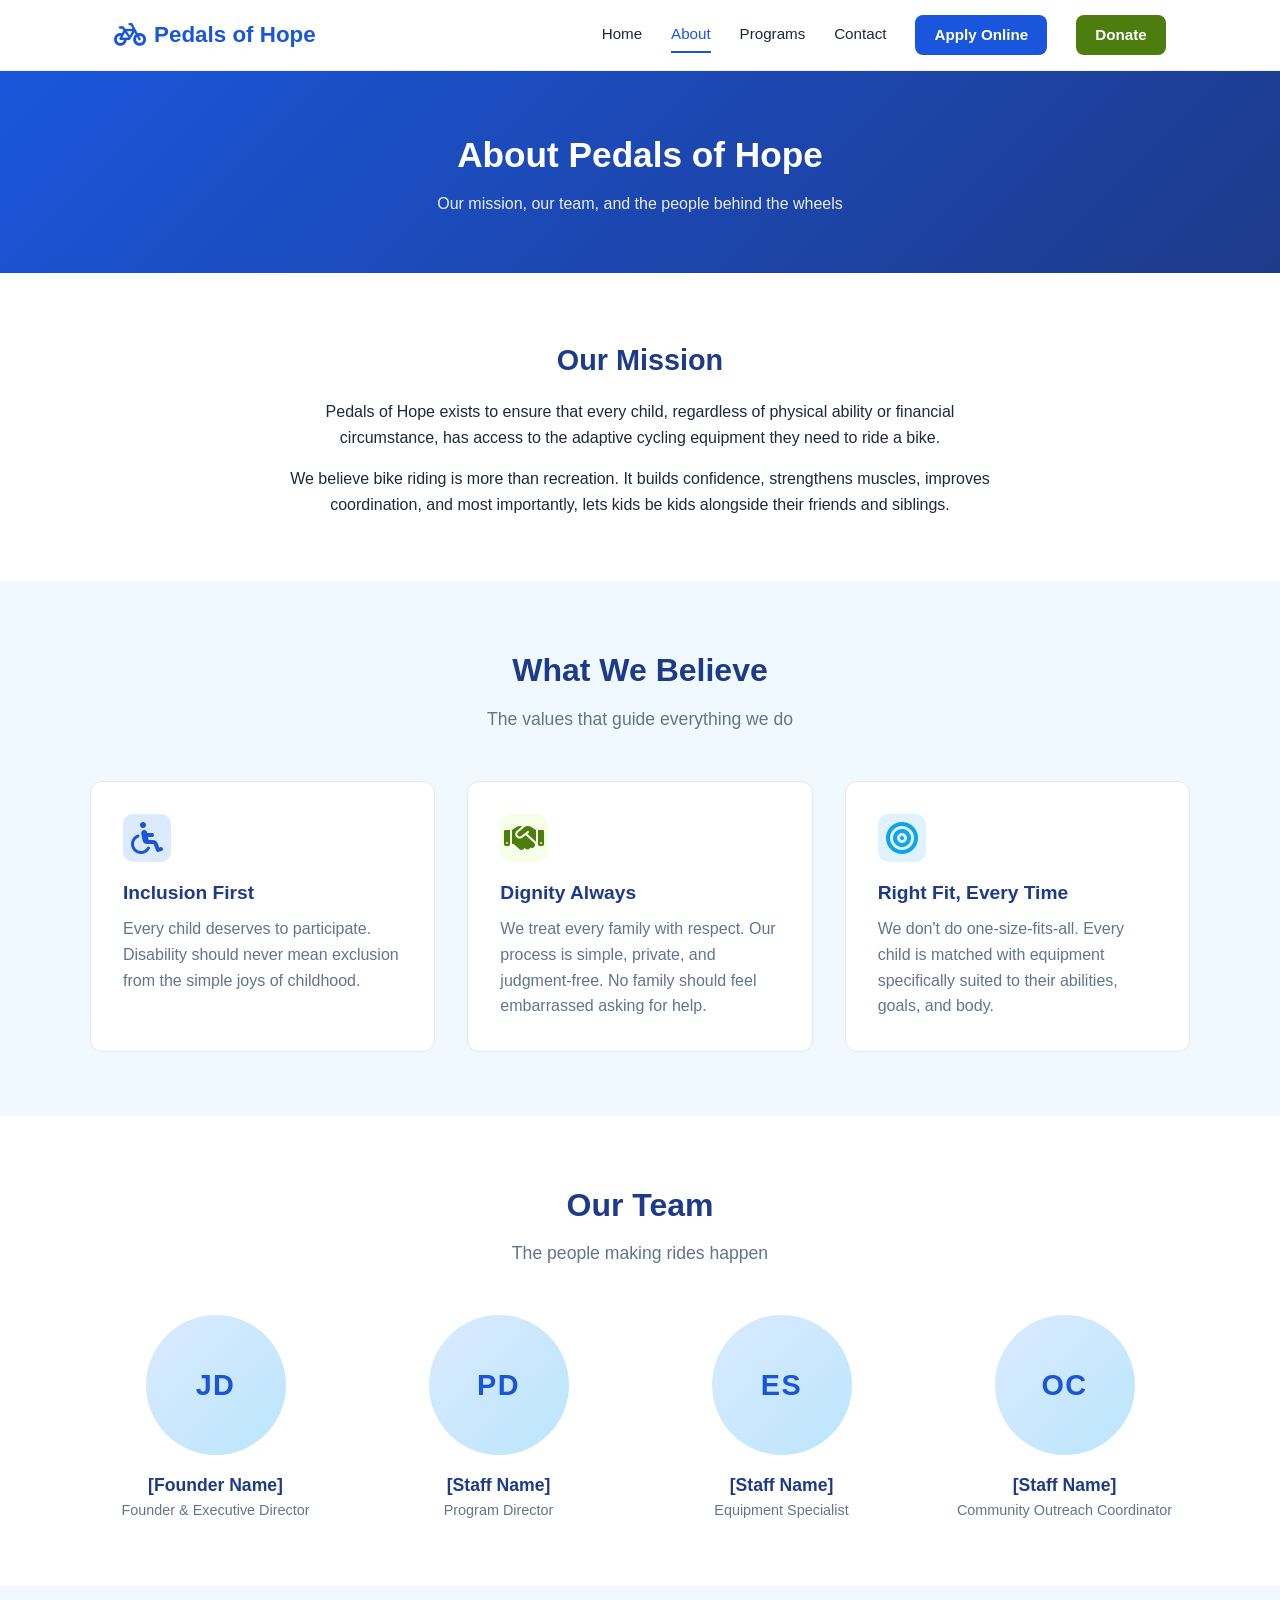
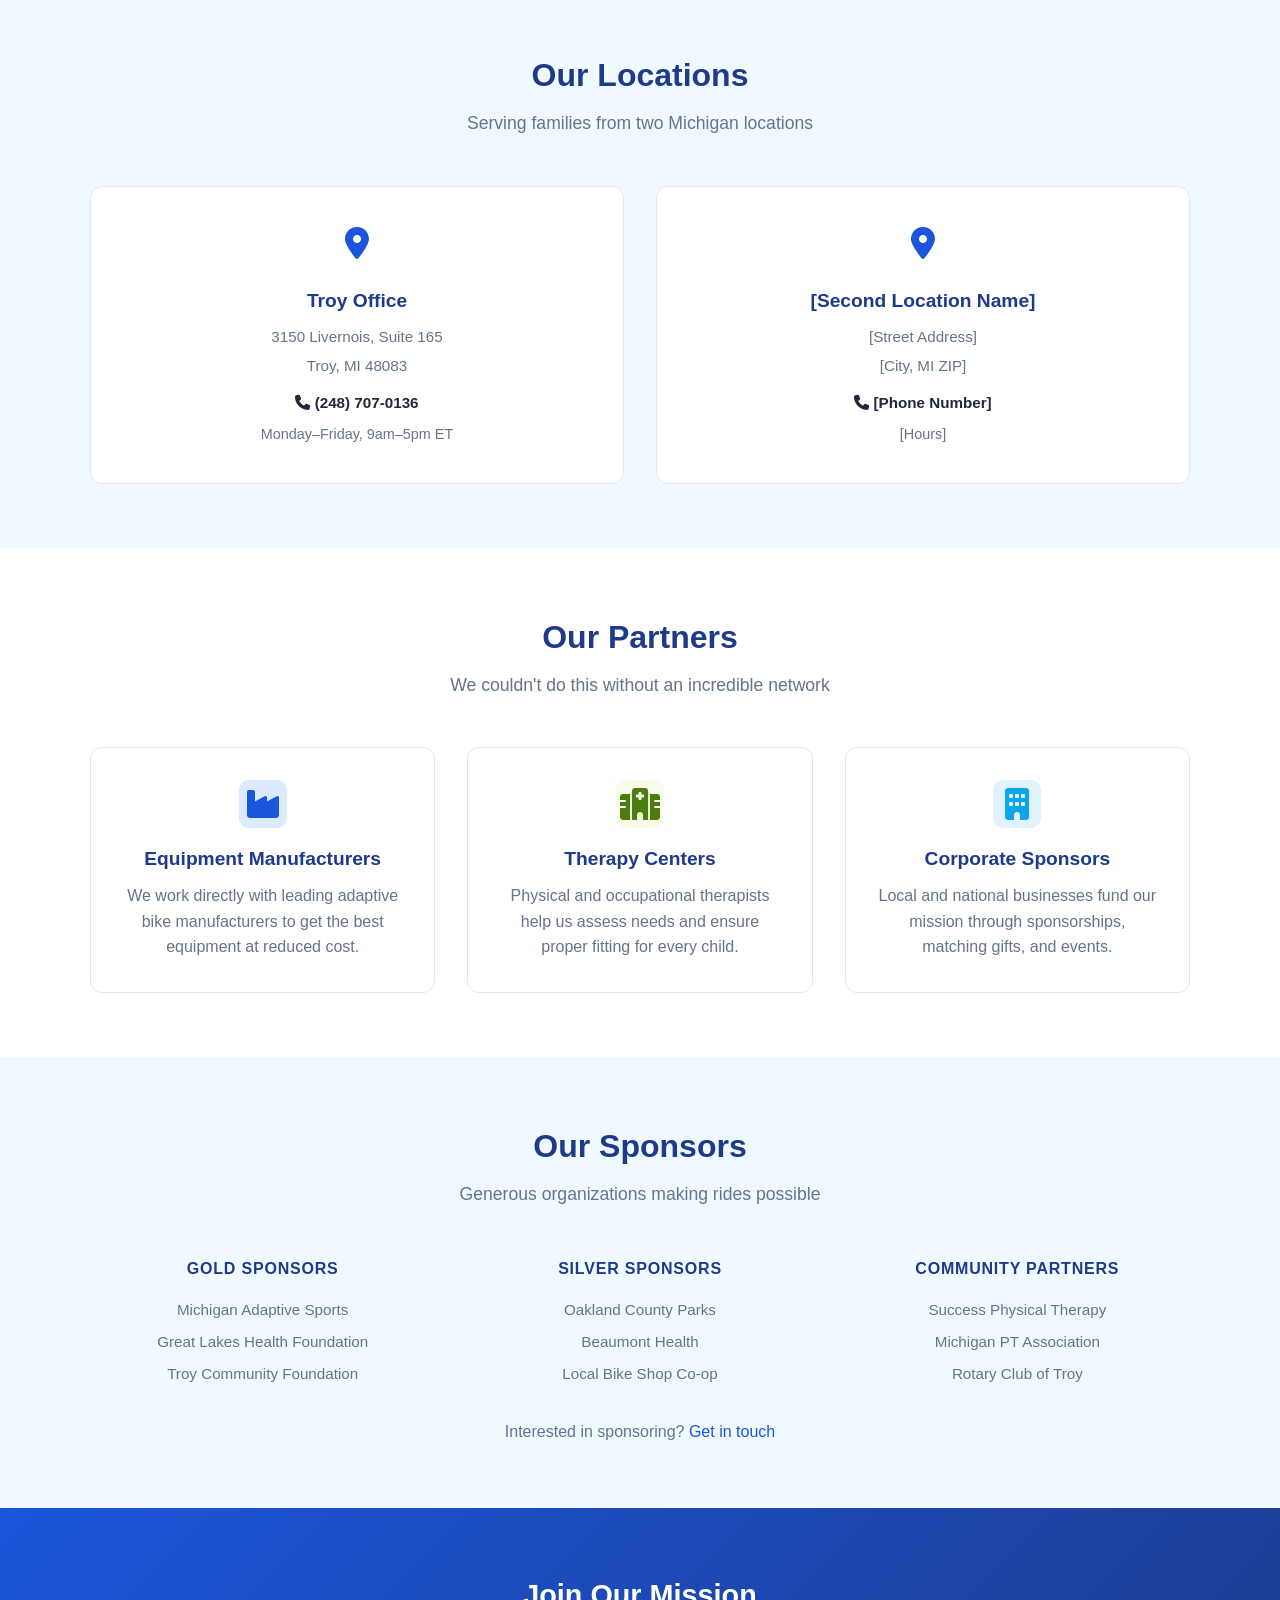
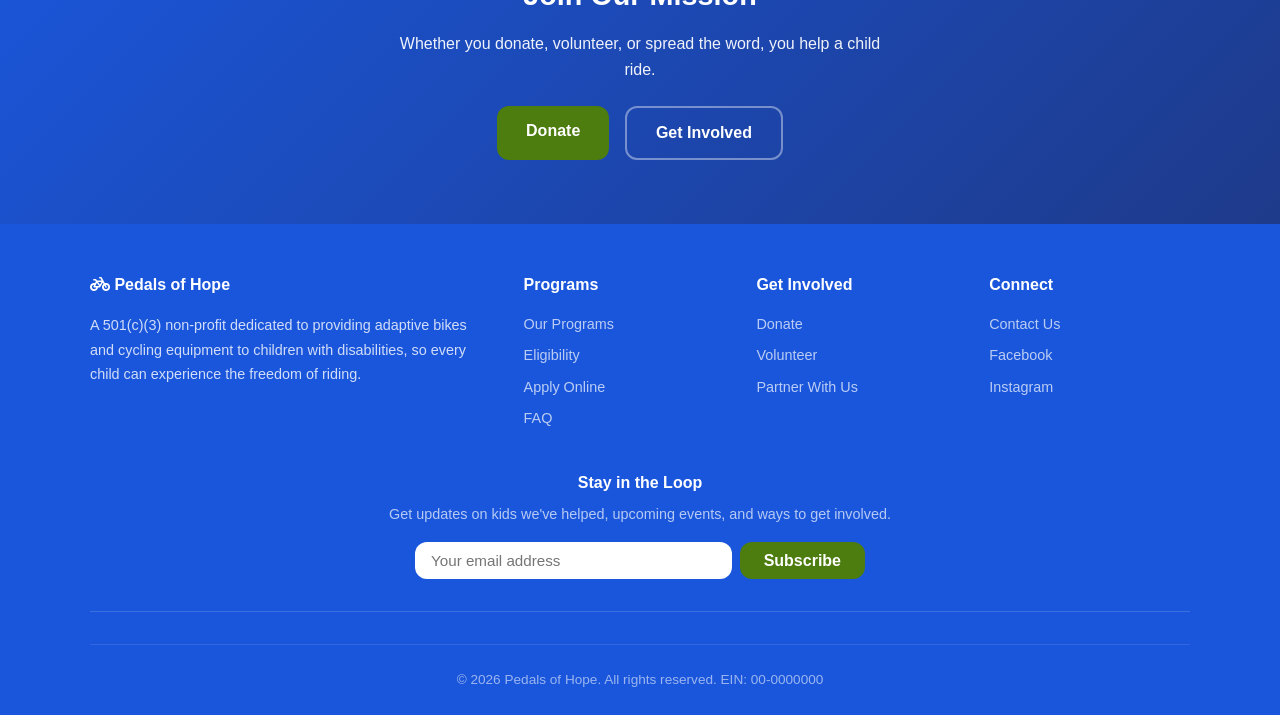
==== commit 7d743e69: "Redesign: royal blue/lime green/light blue color scheme, online intake form, staff & location placeh" ====
--- a/about.html
+++ b/about.html
@@ -20,8 +20,8 @@
         <a href="index.html">Home</a>
         <a href="about.html" class="active">About</a>
         <a href="programs.html">Programs</a>
-        <a href="stories.html">Stories</a>
         <a href="contact.html">Contact</a>
+        <a href="intake.html" class="btn-nav-secondary">Apply Online</a>
         <a href="donate.html" class="btn-nav">Donate</a>
       </div>
     </nav>
@@ -29,7 +29,7 @@
 
   <section class="page-header">
     <h1>About Pedals of Hope</h1>
-    <p>Our mission, our story, and the people behind the wheels</p>
+    <p>Our mission, our team, and the people behind the wheels</p>
   </section>
 
   <!-- Mission -->
@@ -38,24 +38,13 @@
       <div style="max-width:700px; margin:0 auto; text-align:center;">
         <h2 style="font-size:1.8rem; color:var(--primary-dark); margin-bottom:1rem;">Our Mission</h2>
         <p style="margin-bottom:1rem;">Pedals of Hope exists to ensure that every child, regardless of physical ability or financial circumstance, has access to the adaptive cycling equipment they need to ride a bike.</p>
-        <p style="margin-bottom:1rem;">We believe bike riding is more than recreation. It builds confidence, strengthens muscles, improves coordination, and most importantly, lets kids be kids alongside their friends and siblings.</p>
-
-      </div>
-    </div>
-  </section>
-
-  <!-- Our Story -->
+        <p>We believe bike riding is more than recreation. It builds confidence, strengthens muscles, improves coordination, and most importantly, lets kids be kids alongside their friends and siblings.</p>
+      </div>
+    </div>
+  </section>
+
+  <!-- Values -->
   <section class="section section-alt">
-    <div class="container">
-      <div style="max-width:700px; margin:0 auto; text-align:center;">
-        <h2 style="font-size:1.8rem; color:var(--primary-dark); margin-bottom:1rem;">Our Story</h2>
-        <p style="color:var(--text-light); font-style:italic;">Coming soon.</p>
-      </div>
-    </div>
-  </section>
-
-  <!-- Values -->
-  <section class="section">
     <div class="container">
       <div class="section-header">
         <h2>What We Believe</h2>
@@ -63,7 +52,7 @@
       </div>
       <div class="card-grid">
         <div class="card">
-          <div class="card-icon"><i class="fa-solid fa-wheelchair"></i></div>
+          <div class="card-icon blue"><i class="fa-solid fa-wheelchair"></i></div>
           <h3>Inclusion First</h3>
           <p>Every child deserves to participate. Disability should never mean exclusion from the simple joys of childhood.</p>
         </div>
@@ -73,23 +62,81 @@
           <p>We treat every family with respect. Our process is simple, private, and judgment-free. No family should feel embarrassed asking for help.</p>
         </div>
         <div class="card">
-          <div class="card-icon"><i class="fa-solid fa-bullseye"></i></div>
+          <div class="card-icon sky"><i class="fa-solid fa-bullseye"></i></div>
           <h3>Right Fit, Every Time</h3>
           <p>We don't do one-size-fits-all. Every child is matched with equipment specifically suited to their abilities, goals, and body.</p>
         </div>
-
       </div>
     </div>
   </section>
 
   <!-- Team -->
+  <section class="section">
+    <div class="container">
+      <div class="section-header">
+        <h2>Our Team</h2>
+        <p>The people making rides happen</p>
+      </div>
+      <div class="team-grid">
+        <!-- TODO: Replace placeholder names and initials with real staff info -->
+        <div class="team-member">
+          <div class="img-placeholder">
+            <span class="team-initials">JD</span>
+          </div>
+          <h3>[Founder Name]</h3>
+          <p>Founder & Executive Director</p>
+        </div>
+        <div class="team-member">
+          <div class="img-placeholder">
+            <span class="team-initials">PD</span>
+          </div>
+          <h3>[Staff Name]</h3>
+          <p>Program Director</p>
+        </div>
+        <div class="team-member">
+          <div class="img-placeholder">
+            <span class="team-initials">ES</span>
+          </div>
+          <h3>[Staff Name]</h3>
+          <p>Equipment Specialist</p>
+        </div>
+        <div class="team-member">
+          <div class="img-placeholder">
+            <span class="team-initials">OC</span>
+          </div>
+          <h3>[Staff Name]</h3>
+          <p>Community Outreach Coordinator</p>
+        </div>
+      </div>
+    </div>
+  </section>
+
+  <!-- Locations -->
   <section class="section section-alt">
     <div class="container">
       <div class="section-header">
-        <h2>Our Team</h2>
-        <p>A small team with a big mission</p>
-      </div>
-      <p style="text-align:center; color:var(--text-light); font-style:italic;">Coming soon.</p>
+        <h2>Our Locations</h2>
+        <p>Serving families from two Michigan locations</p>
+      </div>
+      <div class="locations-grid">
+        <div class="location-card">
+          <div class="location-icon"><i class="fa-solid fa-location-dot"></i></div>
+          <h3>Troy Office</h3>
+          <p>3150 Livernois, Suite 165</p>
+          <p>Troy, MI 48083</p>
+          <p class="location-phone"><i class="fa-solid fa-phone"></i> (248) 707-0136</p>
+          <p style="color:var(--text-light); font-size:0.9rem; margin-top:0.5rem;">Monday–Friday, 9am–5pm ET</p>
+        </div>
+        <div class="location-card">
+          <!-- TODO: Replace with actual second location details -->
+          <div class="location-icon"><i class="fa-solid fa-location-dot"></i></div>
+          <h3>[Second Location Name]</h3>
+          <p>[Street Address]</p>
+          <p>[City, MI ZIP]</p>
+          <p class="location-phone"><i class="fa-solid fa-phone"></i> [Phone Number]</p>
+          <p style="color:var(--text-light); font-size:0.9rem; margin-top:0.5rem;">[Hours]</p>
+        </div>
+      </div>
     </div>
   </section>
 
@@ -102,17 +149,17 @@
       </div>
       <div class="card-grid">
         <div class="card" style="text-align:center;">
-          <div class="card-icon"><i class="fa-solid fa-industry"></i></div>
+          <div class="card-icon blue" style="margin:0 auto 1rem;"><i class="fa-solid fa-industry"></i></div>
           <h3>Equipment Manufacturers</h3>
           <p>We work directly with leading adaptive bike manufacturers to get the best equipment at reduced cost.</p>
         </div>
         <div class="card" style="text-align:center;">
-          <div class="card-icon"><i class="fa-solid fa-hospital"></i></div>
+          <div class="card-icon" style="margin:0 auto 1rem;"><i class="fa-solid fa-hospital"></i></div>
           <h3>Therapy Centers</h3>
           <p>Physical and occupational therapists help us assess needs and ensure proper fitting for every child.</p>
         </div>
         <div class="card" style="text-align:center;">
-          <div class="card-icon"><i class="fa-solid fa-building"></i></div>
+          <div class="card-icon sky" style="margin:0 auto 1rem;"><i class="fa-solid fa-building"></i></div>
           <h3>Corporate Sponsors</h3>
           <p>Local and national businesses fund our mission through sponsorships, matching gifts, and events.</p>
         </div>
@@ -177,8 +224,9 @@
       </div>
       <div>
         <h4>Programs</h4>
-        <a href="programs.html">Apply for a Bike</a>
+        <a href="programs.html">Our Programs</a>
         <a href="programs.html#eligibility">Eligibility</a>
+        <a href="intake.html">Apply Online</a>
         <a href="programs.html#faq">FAQ</a>
       </div>
       <div>
@@ -213,7 +261,7 @@
         if (entry.isIntersecting) { entry.target.classList.add('visible'); observer.unobserve(entry.target); }
       });
     }, { threshold: 0.1 });
-    document.querySelectorAll('.section, .stats-bar, .cta-banner, .card, .testimonial, .tier, .step, .story-card, .impact-item, .event-item, .sponsor-tier, .team-member').forEach(el => {
+    document.querySelectorAll('.section, .stats-bar, .cta-banner, .card, .testimonial, .tier, .step, .story-card, .impact-item, .event-item, .sponsor-tier, .team-member, .location-card').forEach(el => {
       el.classList.add('animate-on-scroll'); observer.observe(el);
     });
   </script>
--- a/css/style.css
+++ b/css/style.css
@@ -1,18 +1,21 @@
 /* ===== Variables & Reset ===== */
 :root {
-  --primary: #2b6cb0;
-  --primary-dark: #1a4971;
-  --primary-light: #ebf4ff;
-  --accent: #ed8936;
-  --accent-dark: #c05621;
-  --text: #2d3748;
-  --text-light: #718096;
+  --primary: #1a56db;           /* Royal Blue */
+  --primary-dark: #1e3a8a;      /* Deep Royal Blue */
+  --primary-light: #dbeafe;     /* Soft Blue */
+  --accent: #4d7c0f;            /* Lime Green */
+  --accent-dark: #3f6212;       /* Dark Lime */
+  --accent-bright: #84cc16;     /* Bright Lime (decorative) */
+  --secondary: #0ea5e9;         /* Sky / Light Blue */
+  --secondary-light: #e0f2fe;   /* Whisper Blue */
+  --text: #1e293b;
+  --text-light: #64748b;
   --bg: #ffffff;
-  --bg-alt: #f7fafc;
+  --bg-alt: #f0f9ff;
   --border: #e2e8f0;
-  --radius: 8px;
-  --shadow: 0 2px 8px rgba(0,0,0,0.08);
-  --shadow-lg: 0 4px 20px rgba(0,0,0,0.12);
+  --radius: 12px;
+  --shadow: 0 1px 3px rgba(0,0,0,0.05), 0 1px 2px rgba(0,0,0,0.03);
+  --shadow-lg: 0 10px 25px rgba(0,0,0,0.08);
   --max-width: 1100px;
   --transition: 0.2s ease;
 }
@@ -26,13 +29,14 @@
 html { scroll-behavior: smooth; }
 
 body {
-  font-family: -apple-system, BlinkMacSystemFont, 'Segoe UI', Roboto, Oxygen, sans-serif;
+  font-family: 'Inter', -apple-system, BlinkMacSystemFont, 'Segoe UI', Roboto, Oxygen, sans-serif;
   color: var(--text);
   background: var(--bg);
   line-height: 1.6;
   min-height: 100vh;
   display: flex;
   flex-direction: column;
+  -webkit-font-smoothing: antialiased;
 }
 
 a { color: var(--primary); text-decoration: none; transition: color var(--transition); }
@@ -42,8 +46,10 @@
 
 /* ===== Header / Nav ===== */
 .site-header {
-  background: var(--bg);
-  border-bottom: 1px solid var(--border);
+  background: rgba(255,255,255,0.85);
+  backdrop-filter: blur(12px);
+  -webkit-backdrop-filter: blur(12px);
+  border-bottom: 1px solid rgba(226,232,240,0.6);
   position: sticky;
   top: 0;
   z-index: 100;
@@ -95,7 +101,7 @@
   background: var(--accent);
   color: #fff;
   padding: 0.5rem 1.2rem;
-  border-radius: var(--radius);
+  border-radius: 8px;
   border-bottom: none;
   font-weight: 600;
 }
@@ -103,6 +109,22 @@
 .nav-links .btn-nav:hover {
   background: var(--accent-dark);
   color: #fff;
+  transform: translateY(-1px);
+}
+
+.nav-links .btn-nav-secondary {
+  background: var(--primary);
+  color: #fff;
+  padding: 0.5rem 1.2rem;
+  border-radius: 8px;
+  border-bottom: none;
+  font-weight: 600;
+}
+
+.nav-links .btn-nav-secondary:hover {
+  background: var(--primary-dark);
+  color: #fff;
+  transform: translateY(-1px);
 }
 
 /* Mobile nav toggle */
@@ -117,9 +139,9 @@
 
 /* ===== Hero ===== */
 .hero {
-  background: linear-gradient(135deg, var(--primary) 0%, #4299e1 100%);
-  color: #fff;
-  padding: 5rem 1.5rem;
+  background: linear-gradient(135deg, var(--primary) 0%, var(--primary-dark) 100%);
+  color: #fff;
+  padding: 6rem 1.5rem 5rem;
   text-align: center;
 }
 
@@ -137,6 +159,18 @@
   opacity: 0.92;
 }
 
+.hero-tagline {
+  display: inline-block;
+  background: rgba(255,255,255,0.15);
+  padding: 0.4rem 1.2rem;
+  border-radius: 30px;
+  font-size: 0.9rem;
+  font-weight: 600;
+  letter-spacing: 0.08em;
+  margin-bottom: 1.5rem;
+  text-transform: uppercase;
+}
+
 .hero-buttons {
   display: flex;
   gap: 1rem;
@@ -161,7 +195,7 @@
   color: #fff;
 }
 
-.btn-primary:hover { background: var(--accent-dark); color: #fff; }
+.btn-primary:hover { background: var(--accent-dark); color: #fff; transform: translateY(-1px); }
 
 .btn-outline {
   background: transparent;
@@ -222,20 +256,38 @@
 .card {
   background: var(--bg);
   border-radius: var(--radius);
-  box-shadow: var(--shadow);
+  border: 1px solid var(--border);
   padding: 2rem;
-  transition: box-shadow var(--transition), transform var(--transition);
+  transition: box-shadow var(--transition), transform var(--transition), border-color var(--transition);
 }
 
 .card:hover {
   box-shadow: var(--shadow-lg);
   transform: translateY(-2px);
+  border-color: var(--secondary);
 }
 
 .card-icon {
-  font-size: 2.5rem;
+  font-size: 2rem;
   margin-bottom: 1rem;
+  color: var(--accent);
+  width: 48px;
+  height: 48px;
+  display: flex;
+  align-items: center;
+  justify-content: center;
+  background: #f7fee7;
+  border-radius: 10px;
+}
+
+.card-icon.blue {
   color: var(--primary);
+  background: var(--primary-light);
+}
+
+.card-icon.sky {
+  color: var(--secondary);
+  background: var(--secondary-light);
 }
 
 .card h3 {
@@ -255,7 +307,7 @@
 }
 
 div.img-placeholder {
-  background: linear-gradient(135deg, var(--primary-light), #bee3f8);
+  background: linear-gradient(135deg, var(--primary-light), #bae6fd);
   display: flex;
   align-items: center;
   justify-content: center;
@@ -270,9 +322,10 @@
 
 /* ===== Stats Bar ===== */
 .stats-bar {
-  background: var(--primary-dark);
-  color: #fff;
+  background: var(--bg);
+  color: var(--text);
   padding: 3rem 1.5rem;
+  border-bottom: 1px solid var(--border);
 }
 
 .stats-grid {
@@ -287,6 +340,7 @@
 .stat-number {
   font-size: 2.5rem;
   font-weight: 800;
+  color: var(--accent);
 }
 
 .stat-label {
@@ -308,11 +362,10 @@
 
 /* ===== Testimonials ===== */
 .testimonial {
-  background: var(--bg);
-  border-radius: var(--radius);
-  box-shadow: var(--shadow);
+  background: var(--bg-alt);
+  border-radius: var(--radius);
   padding: 2rem;
-  border-left: 4px solid var(--accent);
+  border-left: 3px solid var(--accent-bright);
 }
 
 .testimonial blockquote {
@@ -392,7 +445,7 @@
 .form-group select:focus {
   outline: none;
   border-color: var(--primary);
-  box-shadow: 0 0 0 3px rgba(43, 108, 176, 0.1);
+  box-shadow: 0 0 0 3px rgba(26, 86, 219, 0.12);
 }
 
 .form-group textarea { resize: vertical; min-height: 120px; }
@@ -404,6 +457,60 @@
   padding: 2.5rem;
   border-radius: var(--radius);
   box-shadow: var(--shadow-lg);
+}
+
+.form-card.wide {
+  max-width: 800px;
+}
+
+.form-row {
+  display: grid;
+  grid-template-columns: 1fr 1fr;
+  gap: 1rem;
+}
+
+.form-section-title {
+  font-size: 1.15rem;
+  font-weight: 700;
+  color: var(--primary-dark);
+  margin: 1.5rem 0 1rem;
+  padding-bottom: 0.5rem;
+  border-bottom: 2px solid var(--primary-light);
+  display: flex;
+  align-items: center;
+  gap: 0.5rem;
+}
+
+.form-section-title i {
+  color: var(--primary);
+}
+
+.form-section-title:first-of-type {
+  margin-top: 0;
+}
+
+.form-note {
+  font-size: 0.85rem;
+  color: var(--text-light);
+  margin-top: 0.2rem;
+}
+
+.checkbox-group {
+  display: flex;
+  align-items: flex-start;
+  gap: 0.6rem;
+  margin-bottom: 1rem;
+}
+
+.checkbox-group input[type="checkbox"] {
+  width: auto;
+  margin-top: 0.3rem;
+}
+
+.checkbox-group label {
+  font-weight: 400;
+  font-size: 0.95rem;
+  margin-bottom: 0;
 }
 
 /* ===== FAQ ===== */
@@ -445,7 +552,7 @@
   display: flex;
   align-items: center;
   justify-content: center;
-  background: linear-gradient(135deg, var(--primary-light), #bee3f8);
+  background: linear-gradient(135deg, var(--primary-light), #bae6fd);
 }
 
 .team-member h3 { font-size: 1.1rem; color: var(--primary-dark); }
@@ -539,10 +646,55 @@
   margin-top: 0.8rem;
 }
 
+/* ===== Locations ===== */
+.locations-grid {
+  display: grid;
+  grid-template-columns: repeat(auto-fit, minmax(300px, 1fr));
+  gap: 2rem;
+}
+
+.location-card {
+  background: var(--bg);
+  border: 1px solid var(--border);
+  border-radius: var(--radius);
+  padding: 2rem;
+  text-align: center;
+  transition: all var(--transition);
+}
+
+.location-card:hover {
+  box-shadow: var(--shadow-lg);
+  border-color: var(--secondary);
+}
+
+.location-card h3 {
+  font-size: 1.2rem;
+  color: var(--primary-dark);
+  margin-bottom: 0.5rem;
+}
+
+.location-card .location-icon {
+  font-size: 2rem;
+  color: var(--primary);
+  margin-bottom: 1rem;
+}
+
+.location-card p {
+  color: var(--text-light);
+  font-size: 0.95rem;
+  margin-bottom: 0.3rem;
+}
+
+.location-card .location-phone {
+  font-weight: 600;
+  color: var(--text);
+  margin-top: 0.8rem;
+}
+
 /* ===== Footer ===== */
 .site-footer {
-  background: var(--primary-dark);
-  color: rgba(255,255,255,0.85);
+  background: var(--primary);
+  color: rgba(255,255,255,0.8);
   padding: 3rem 1.5rem 1.5rem;
   margin-top: auto;
 }
@@ -575,6 +727,13 @@
   line-height: 1.7;
 }
 
+.footer-tagline {
+  font-size: 0.85rem;
+  font-style: italic;
+  color: rgba(255,255,255,0.5);
+  margin-top: 0.5rem;
+}
+
 .footer-bottom {
   max-width: var(--max-width);
   margin: 2rem auto 0;
@@ -587,9 +746,9 @@
 
 /* ===== CTA Banner ===== */
 .cta-banner {
-  background: linear-gradient(135deg, var(--accent) 0%, #dd6b20 100%);
-  color: #fff;
-  padding: 3.5rem 1.5rem;
+  background: linear-gradient(135deg, var(--primary) 0%, var(--primary-dark) 100%);
+  color: #fff;
+  padding: 4rem 1.5rem;
   text-align: center;
 }
 
@@ -604,14 +763,14 @@
   opacity: 0.93;
 }
 
-.cta-banner .btn-outline { border-color: #fff; }
-.cta-banner .btn-outline:hover { background: rgba(255,255,255,0.2); }
+.cta-banner .btn-outline { border-color: rgba(255,255,255,0.4); }
+.cta-banner .btn-outline:hover { background: rgba(255,255,255,0.1); border-color: #fff; }
 
 /* ===== Page Header (inner pages) ===== */
 .page-header {
-  background: linear-gradient(135deg, var(--primary) 0%, #4299e1 100%);
-  color: #fff;
-  padding: 3rem 1.5rem;
+  background: linear-gradient(135deg, var(--primary) 0%, var(--primary-dark) 100%);
+  color: #fff;
+  padding: 3.5rem 1.5rem;
   text-align: center;
 }
 
@@ -626,6 +785,188 @@
   max-width: 500px;
   margin-left: auto;
   margin-right: auto;
+}
+
+/* ===== Scroll Animations ===== */
+.animate-on-scroll {
+  opacity: 0;
+  transform: translateY(30px);
+  transition: opacity 0.6s ease-out, transform 0.6s ease-out;
+}
+
+.animate-on-scroll.visible {
+  opacity: 1;
+  transform: translateY(0);
+}
+
+.card.animate-on-scroll:nth-child(2) { transition-delay: 0.1s; }
+.card.animate-on-scroll:nth-child(3) { transition-delay: 0.2s; }
+.card.animate-on-scroll:nth-child(4) { transition-delay: 0.3s; }
+.impact-item.animate-on-scroll:nth-child(2) { transition-delay: 0.05s; }
+.impact-item.animate-on-scroll:nth-child(3) { transition-delay: 0.1s; }
+.impact-item.animate-on-scroll:nth-child(4) { transition-delay: 0.15s; }
+.impact-item.animate-on-scroll:nth-child(5) { transition-delay: 0.2s; }
+.impact-item.animate-on-scroll:nth-child(6) { transition-delay: 0.25s; }
+
+/* ===== Footer Newsletter ===== */
+.footer-newsletter {
+  max-width: var(--max-width);
+  margin: 0 auto 2rem;
+  padding: 2rem 0;
+  border-bottom: 1px solid rgba(255,255,255,0.15);
+  text-align: center;
+}
+.footer-newsletter h4 {
+  color: #fff;
+  margin-bottom: 0.5rem;
+}
+.footer-newsletter p {
+  font-size: 0.9rem;
+  margin-bottom: 1rem;
+  opacity: 0.85;
+}
+.newsletter-form {
+  display: flex;
+  gap: 0.5rem;
+  justify-content: center;
+  max-width: 450px;
+  margin: 0 auto;
+  flex-wrap: wrap;
+}
+.newsletter-form input {
+  flex: 1;
+  min-width: 200px;
+  padding: 0.6rem 1rem;
+  border: none;
+  border-radius: var(--radius);
+  font-size: 0.95rem;
+}
+.newsletter-form .btn { padding: 0.6rem 1.5rem; }
+
+/* ===== Sponsor Grid ===== */
+.sponsor-grid {
+  display: grid;
+  grid-template-columns: repeat(auto-fit, minmax(280px, 1fr));
+  gap: 2rem;
+}
+.sponsor-tier { text-align: center; }
+.sponsor-tier h4 {
+  color: var(--primary-dark);
+  margin-bottom: 1rem;
+  font-size: 1rem;
+  text-transform: uppercase;
+  letter-spacing: 0.05em;
+}
+.sponsor-names {
+  display: flex;
+  flex-direction: column;
+  gap: 0.5rem;
+}
+.sponsor-names span {
+  color: var(--text-light);
+  font-size: 0.95rem;
+}
+
+/* ===== Impact List ===== */
+.impact-list {
+  max-width: 700px;
+  margin: 0 auto;
+}
+.impact-item {
+  display: flex;
+  align-items: center;
+  gap: 1.5rem;
+  padding: 1rem 0;
+  border-bottom: 1px solid var(--border);
+}
+.impact-item:last-child { border-bottom: none; }
+.impact-amount {
+  font-size: 1.4rem;
+  font-weight: 800;
+  color: var(--primary);
+  min-width: 80px;
+  text-align: right;
+}
+.impact-desc {
+  color: var(--text);
+  font-size: 1rem;
+}
+
+/* ===== Events List ===== */
+.events-list {
+  max-width: 700px;
+  margin: 0 auto;
+}
+.event-item {
+  display: flex;
+  gap: 1.5rem;
+  padding: 1.5rem 0;
+  border-bottom: 1px solid var(--border);
+  align-items: flex-start;
+}
+.event-item:last-child { border-bottom: none; }
+.event-date {
+  flex-shrink: 0;
+  width: 70px;
+  text-align: center;
+  background: var(--primary);
+  color: #fff;
+  border-radius: var(--radius);
+  padding: 0.8rem 0.5rem;
+}
+.event-month {
+  display: block;
+  font-size: 0.75rem;
+  text-transform: uppercase;
+  letter-spacing: 0.1em;
+  opacity: 0.9;
+}
+.event-day {
+  display: block;
+  font-size: 1.8rem;
+  font-weight: 800;
+  line-height: 1;
+}
+.event-details h3 {
+  font-size: 1.1rem;
+  color: var(--primary-dark);
+  margin-bottom: 0.3rem;
+}
+.event-details p {
+  color: var(--text-light);
+  font-size: 0.95rem;
+  margin-bottom: 0.5rem;
+}
+.event-location {
+  font-size: 0.85rem;
+  color: var(--text-light);
+}
+.event-location i { margin-right: 0.3rem; }
+
+/* ===== Success Banner ===== */
+.success-banner {
+  background: #f0fdf4;
+  border: 1px solid #86efac;
+  border-radius: var(--radius);
+  padding: 2rem;
+  text-align: center;
+  margin-bottom: 2rem;
+}
+
+.success-banner i {
+  font-size: 3rem;
+  color: var(--accent);
+  margin-bottom: 1rem;
+  display: block;
+}
+
+.success-banner h2 {
+  color: var(--primary-dark);
+  margin-bottom: 0.5rem;
+}
+
+.success-banner p {
+  color: var(--text-light);
 }
 
 /* ===== Responsive ===== */
@@ -670,4 +1011,12 @@
   }
 
   .page-header h1 { font-size: 1.8rem; }
-}
+
+  .form-row {
+    grid-template-columns: 1fr;
+  }
+
+  .locations-grid {
+    grid-template-columns: 1fr;
+  }
+}
